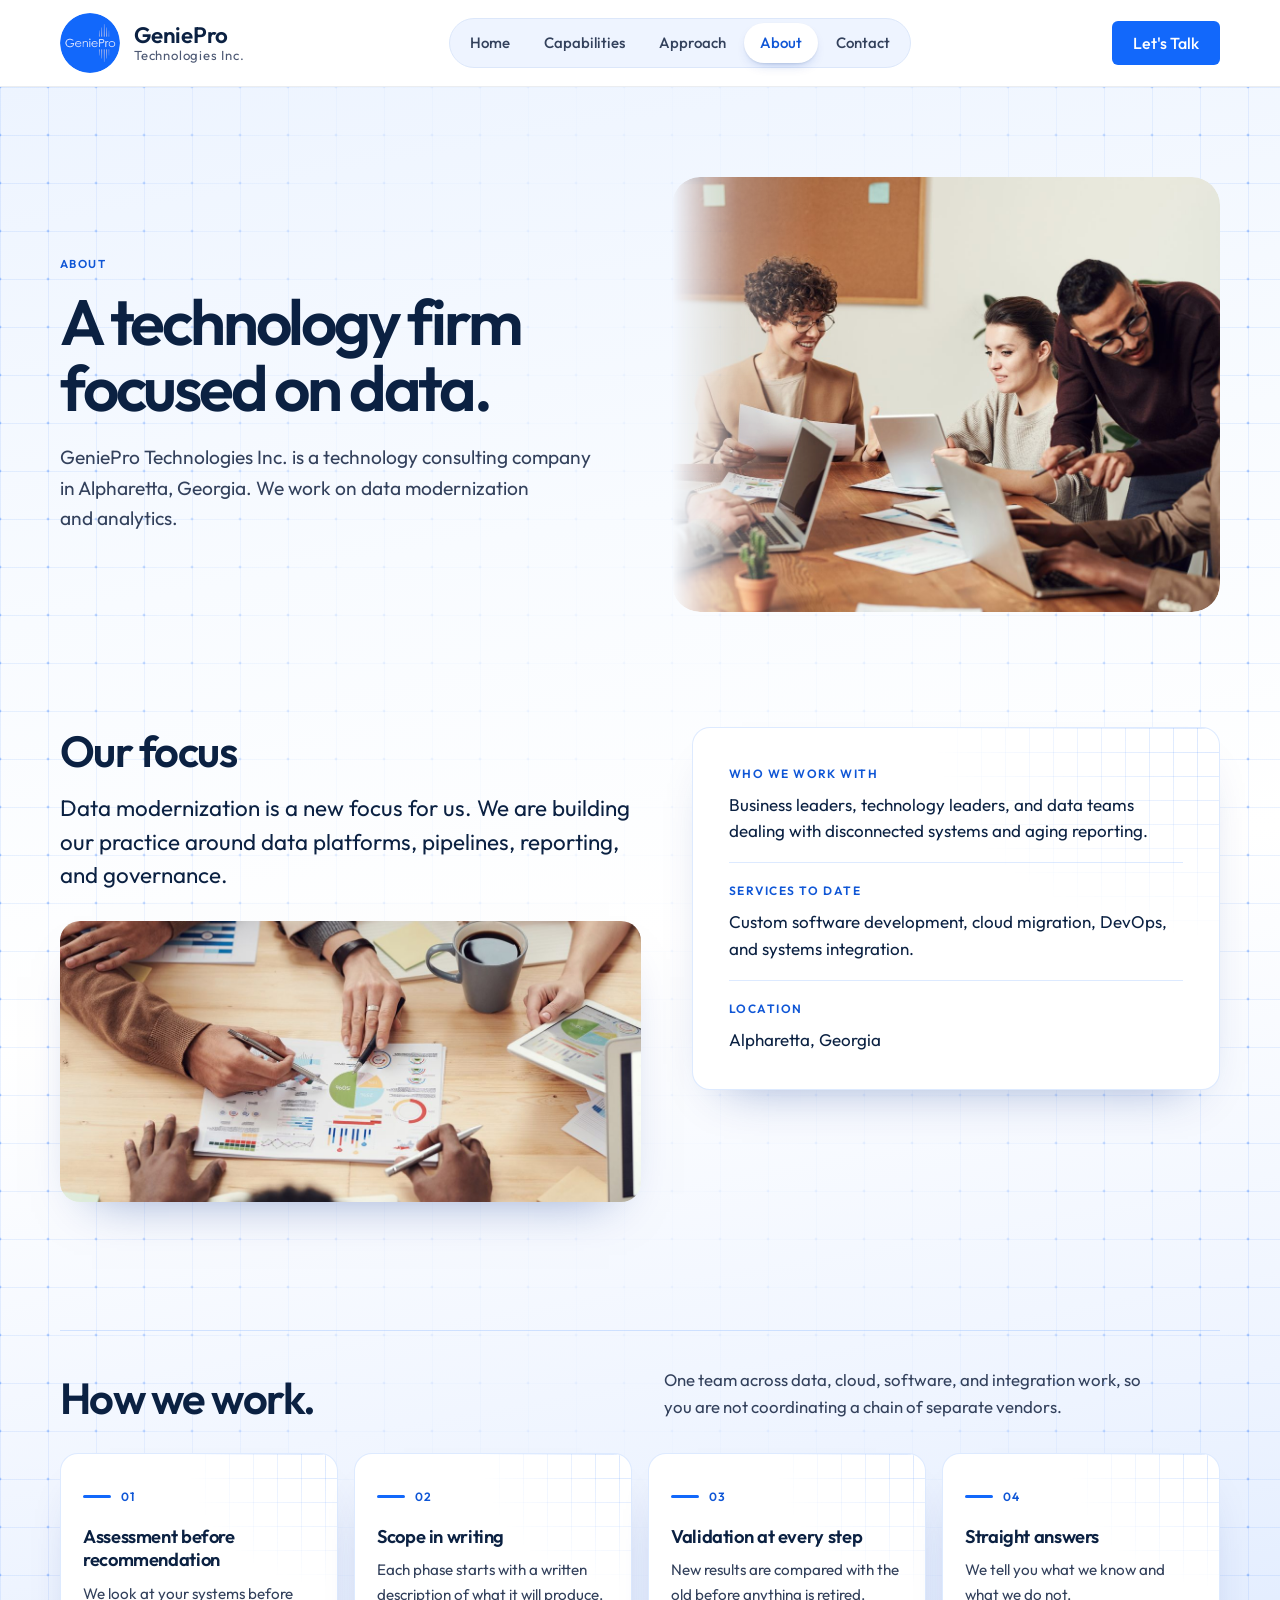
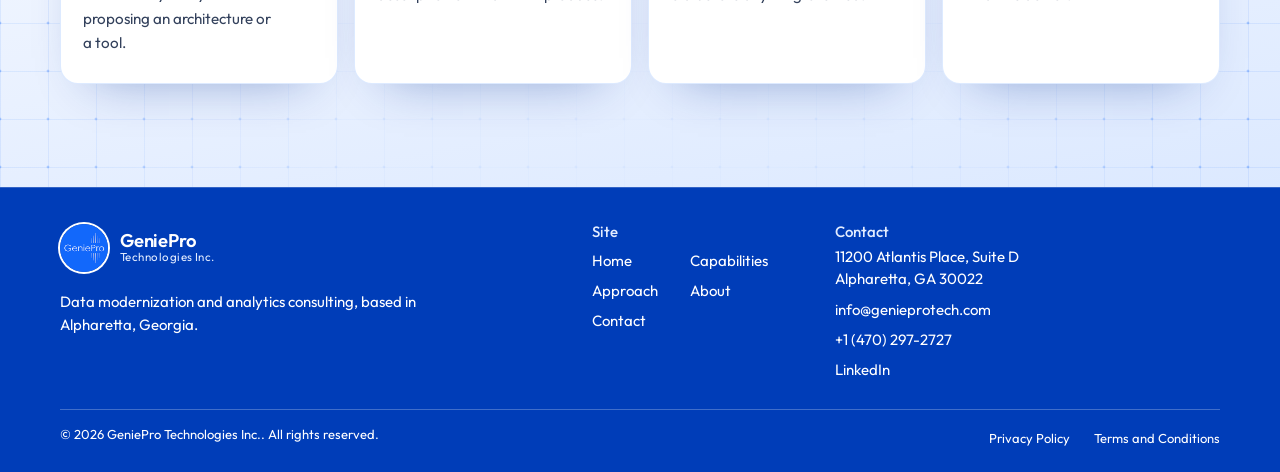
==== about.html @ 3cb2d475 "Initial commit: GeniePro Technologies website Static HTML/CSS/JS site with home, capabilities, about" ====
<!doctype html>
<html lang="en">
<head>
  <meta charset="utf-8">
  <meta name="viewport" content="width=device-width, initial-scale=1">
  <title>About | GeniePro Technologies Inc.</title>
  <meta name="description" content="GeniePro Technologies Inc. is a technology consulting company in Alpharetta, Georgia, focused on data modernization and analytics.">
  <link rel="icon" type="image/png" href="assets/img/geniepro-logo.png">
  <link rel="preload" href="assets/fonts/outfit-latin-var.woff2" as="font" type="font/woff2" crossorigin>
  <link rel="stylesheet" href="assets/styles.css?v=logo2">
  <link rel="stylesheet" href="assets/about.css?v=1">
  <script>document.documentElement.classList.add("js");</script>
</head>
<body>
  <a class="skip" href="#main">Skip to content</a>

  <header class="site-header">
    <div class="container header-inner">
      <a class="brand" href="index.html" aria-label="GeniePro Technologies Inc., home">
        <img src="assets/img/geniepro-logo.png" alt="" width="44" height="44">
        <span class="brand-name">GeniePro <small>Technologies Inc.</small></span>
      </a>
      <button class="nav-toggle" type="button" aria-expanded="false" aria-controls="site-nav">Menu</button>
      <nav class="site-nav" id="site-nav" aria-label="Main">
        <ul>
          <li><a href="index.html">Home</a></li>
          <li><a href="services.html">Capabilities</a></li>
          <li><a href="index.html#approach">Approach</a></li>
          <li><a href="about.html" aria-current="page">About</a></li>
          <li><a href="contact.html">Contact</a></li>
        </ul>
        <a class="btn btn-primary" href="contact.html#inquiry">Let's Talk</a>
      </nav>
    </div>
  </header>

  <main id="main" class="ab-main">

    <section class="ab-hero" aria-labelledby="about-title">
      <div class="container ab-hero-grid">
        <div class="ab-hero-copy">
          <p class="label">About</p>
          <h1 id="about-title">A technology firm focused on data.</h1>
          <p class="lede">GeniePro Technologies Inc. is a technology consulting company in Alpharetta, Georgia. We work on data modernization and analytics.</p>
        </div>
        <figure class="ab-hero-photo">
          <img src="assets/img/collaboration.jpg" width="1400" height="933" decoding="async" alt="A team working together around laptops at a shared table.">
        </figure>
      </div>
    </section>

    <section class="ab-focus" aria-labelledby="focus-title">
      <div class="container ab-focus-grid">
        <div class="ab-focus-copy">
          <h2 id="focus-title">Our focus</h2>
          <p class="ab-statement">Data modernization is a new focus for us. We are building our practice around data platforms, pipelines, reporting, and governance.</p>
          <figure class="ab-focus-photo">
            <img src="assets/img/workshop.jpg" width="1200" height="675" loading="lazy" decoding="async" alt="People comparing printed charts and a tablet during a report review.">
          </figure>
        </div>
        <dl class="ab-facts ab-card">
          <div><dt>Who we work with</dt><dd>Business leaders, technology leaders, and data teams dealing with disconnected systems and aging reporting.</dd></div>
          <div><dt>Services to date</dt><dd>Custom software development, cloud migration, DevOps, and systems integration.</dd></div>
          <div><dt>Location</dt><dd>Alpharetta, Georgia</dd></div>
        </dl>
      </div>
    </section>

    <section class="ab-work" aria-labelledby="expect-title">
      <div class="container">
        <div class="ab-work-head">
          <div>
            <h2 id="expect-title">How we work.</h2>
          </div>
          <p class="lede">One team across data, cloud, software, and integration work, so you are not coordinating a chain of separate vendors.</p>
        </div>
        <ol class="ab-principles">
          <li class="ab-card"><span aria-hidden="true">01</span><h3>Assessment before recommendation</h3><p>We look at your systems before proposing an architecture or a tool.</p></li>
          <li class="ab-card"><span aria-hidden="true">02</span><h3>Scope in writing</h3><p>Each phase starts with a written description of what it will produce.</p></li>
          <li class="ab-card"><span aria-hidden="true">03</span><h3>Validation at every step</h3><p>New results are compared with the old before anything is retired.</p></li>
          <li class="ab-card"><span aria-hidden="true">04</span><h3>Straight answers</h3><p>We tell you what we know and what we do not.</p></li>
        </ol>
      </div>
    </section>

  </main>

  <footer class="site-footer">
    <div class="container">
      <div class="footer-grid">
        <div class="footer-brand">
          <a class="brand" href="index.html" aria-label="GeniePro Technologies Inc., home">
            <img src="assets/img/geniepro-logo.png" alt="" width="44" height="44">
            <span class="brand-name">GeniePro <small>Technologies Inc.</small></span>
          </a>
          <p>Data modernization and analytics consulting, based in Alpharetta, Georgia.</p>
        </div>
        <nav aria-label="Footer">
          <h2>Site</h2>
          <ul>
            <li><a href="index.html">Home</a></li>
            <li><a href="services.html">Capabilities</a></li>
            <li><a href="index.html#approach">Approach</a></li>
            <li><a href="about.html">About</a></li>
            <li><a href="contact.html">Contact</a></li>
          </ul>
        </nav>
        <div>
          <h2>Contact</h2>
          <address>
            <p>11200 Atlantis Place, Suite D<br>Alpharetta, GA 30022</p>
            <a href="mailto:info@genieprotech.com">info@genieprotech.com</a><br>
            <a href="tel:+14702972727">+1 (470) 297-2727</a><br>
            <a href="https://www.linkedin.com/company/genie-pro-technolgies-inc" rel="noopener">LinkedIn</a>
          </address>
        </div>
      </div>
      <div class="footer-base">
        <p>&copy; 2026 GeniePro Technologies Inc.. All rights reserved.</p>
        <ul>
          <li><a href="https://genieprotech.com/privacy-policy/">Privacy Policy</a></li>
          <li><a href="https://genieprotech.com/terms-and-conditions/">Terms and Conditions</a></li>
        </ul>
      </div>
    </div>
  </footer>

  <script src="assets/site.js" defer></script>
</body>
</html>
---- assets/styles.css ----
/* Shared site palette, taken from the logo: its blue (#1268FB) and deeper edge blue (#0053FB) for bands,
   pale tints of that blue for page backgrounds, and white kept for cards, forms, and text on blue.
   The --navy-* token names are historical; they now hold logo blues. --ink stays dark for readable text. */

@font-face {
  font-family: "Outfit";
  src: url("fonts/outfit-latin-var.woff2") format("woff2");
  font-weight: 100 900;
  font-style: normal;
  font-display: swap;
}

:root {
  color-scheme: light;
  --white: #FFFFFF;
  --page: #FFFFFF;
  --gray: #F0F5FC;
  --paper: #F7F9FC;
  --footer: #003DB8;
  --on-dark: #FFFFFF;
  --muted-on-dark: #DCE8FF;
  --accent-on-dark: #E3EDFF;
  --ink: #0B2142;
  --body: #33415C;
  --muted: #4C5873;
  --line: #BCD0F2;
  --line-strong: #7F8FB0;
  --blue: #1268FB;
  --blue-ink: #0F56D6;
  --blue-hover: #0B4FCC;
  --blue-deep: #0053FB;
  --blue-tint: #CFE0FF;
  --cyan: var(--accent-on-dark);
  --cyan-line: rgba(255, 255, 255, 0.6);
  --navy: #0053FB;
  --navy-2: #0049E0;
  --navy-3: #003FC4;
  --navy-line: rgba(255, 255, 255, 0.3);
  --navy-text: var(--muted-on-dark);
  --error: #B42318;
  --r: 6px;
  --r-lg: 12px;
  --gutter: clamp(20px, 4vw, 40px);
  --section: clamp(64px, 8vw, 112px);
  --font: "Outfit", "Avenir Next", "Segoe UI", system-ui, sans-serif;
}

*, *::before, *::after { box-sizing: border-box; }
html { -webkit-text-size-adjust: 100%; scroll-behavior: smooth; scroll-padding-top: 96px; }
body {
  margin: 0; background: var(--page); color: var(--body);
  font-family: var(--font); font-size: 1.0625rem; line-height: 1.65;
  -webkit-font-smoothing: antialiased; overflow-x: hidden;
}

h1, h2, h3, h4 { color: var(--ink); font-weight: 600; line-height: 1.08; letter-spacing: -0.03em; margin: 0; text-wrap: balance; }
h1 { font-size: clamp(2.6rem, 5.6vw, 5rem); letter-spacing: -0.04em; line-height: 1; }
h2 { font-size: clamp(2.1rem, 3.4vw + 0.5rem, 3.5rem); }
h3 { font-size: clamp(1.3rem, 1vw + 1rem, 1.625rem); line-height: 1.2; letter-spacing: -0.02em; }
p { margin: 0; text-wrap: pretty; }
ul, ol, dl, dd, figure { margin: 0; padding: 0; }
ul, ol { list-style: none; }
img { max-width: 100%; height: auto; display: block; }
a { color: var(--blue-ink); text-underline-offset: 0.2em; text-decoration-thickness: 1px; }
a:hover { color: var(--blue-hover); }
:focus-visible { outline: 2px solid var(--blue); outline-offset: 3px; border-radius: 2px; }
.on-navy :focus-visible, .cap-lead :focus-visible, .direction :focus-visible { outline-color: #FFFFFF; }
.on-navy .inquiry :focus-visible { outline-color: var(--blue); }

.container { width: 100%; max-width: 1240px; margin-inline: auto; padding-inline: var(--gutter); }
.section { padding-block: var(--section); }
.bg-gray { background: var(--gray); }
.lede { font-size: clamp(1.125rem, 0.6vw + 1rem, 1.375rem); line-height: 1.5; max-width: 33em; }
.label { font-size: 0.875rem; font-weight: 600; letter-spacing: 0.12em; text-transform: uppercase; color: var(--blue-ink); }
.small { font-size: 0.9375rem; color: var(--muted); }
.section-head { max-width: 50rem; margin-bottom: clamp(36px, 4.5vw, 60px); }
.section-head p { margin-top: 20px; }

.on-navy { background: var(--navy); color: var(--navy-text); }
.on-navy h1, .on-navy h2, .on-navy h3, .on-navy h4 { color: var(--white); }
.on-navy a { color: var(--white); }
.on-navy .label { color: var(--cyan); }
/* Faint architecture grid behind navy openings */
.grid-bg { position: relative; isolation: isolate; }
.grid-bg::before {
  content: ""; position: absolute; inset: 0; z-index: -1; pointer-events: none;
  background-image:
    linear-gradient(var(--navy-line) 1px, transparent 1px),
    linear-gradient(90deg, var(--navy-line) 1px, transparent 1px);
  background-size: 72px 72px;
  opacity: 0.35;
  -webkit-mask-image: radial-gradient(ellipse 70% 80% at 85% 0%, #000 0%, transparent 75%);
  mask-image: radial-gradient(ellipse 70% 80% at 85% 0%, #000 0%, transparent 75%);
}

.skip { position: absolute; left: 16px; top: -64px; z-index: 30; background: var(--ink); color: var(--white); padding: 12px 16px; border-radius: var(--r); }
.skip:focus { top: 12px; }

/* Buttons and links */
.btn {
  display: inline-flex; align-items: center; justify-content: center;
  min-height: 50px; padding: 0 24px;
  font: inherit; font-size: 1rem; font-weight: 500; white-space: nowrap; text-decoration: none; cursor: pointer;
  border: 1px solid transparent; border-radius: var(--r);
  transition: background-color 0.15s ease, border-color 0.15s ease, transform 0.1s ease;
}
.btn:active { transform: translateY(1px); }
.btn-primary, .on-navy .inquiry .btn-primary { background: var(--blue); color: var(--white); }
.btn-primary:hover, .on-navy .inquiry .btn-primary:hover { background: var(--blue-hover); color: var(--white); }
.on-navy .btn-primary { background: var(--white); color: var(--blue-ink); }
.on-navy .btn-primary:hover { background: var(--blue-tint); color: var(--blue-ink); }
.btn-secondary { background: transparent; color: var(--ink); border-color: var(--line-strong); }
.btn-secondary:hover { border-color: var(--ink); color: var(--ink); }
.on-navy .btn-secondary { color: var(--white); border-color: rgba(255, 255, 255, 0.7); }
.on-navy .btn-secondary:hover { border-color: var(--white); color: var(--white); }
.btn[disabled] { opacity: 0.6; cursor: progress; }
.actions { display: flex; flex-wrap: wrap; gap: 12px; margin-top: 36px; }

.arrow-link { display: inline-flex; align-items: baseline; gap: 0.4em; font-weight: 500; text-decoration: none; padding-block: 10px; }
.arrow-link span { transition: transform 0.15s ease; }
.arrow-link:hover { text-decoration: underline; }
.arrow-link:hover span { transform: translateX(3px); }

/* Header (white, so the blue logo reads clearly) */
.site-header { position: sticky; top: 0; z-index: 20; background: var(--page); border-bottom: 1px solid var(--line); }
.header-inner { display: flex; align-items: center; justify-content: space-between; gap: 24px; min-height: 72px; }
.brand { display: inline-flex; align-items: center; gap: 12px; color: var(--ink); text-decoration: none; }
.brand:hover { color: var(--ink); }
.brand img { width: 44px; height: 44px; }
.brand-name { font-size: 1.125rem; font-weight: 600; letter-spacing: -0.01em; line-height: 1.1; }
.brand-name small { display: block; font-size: 0.75rem; font-weight: 400; letter-spacing: 0.04em; color: var(--muted); }
.site-nav { display: flex; align-items: center; gap: 24px; }
.site-nav ul { display: flex; gap: 2px; }
.site-nav li a { display: inline-flex; align-items: center; min-height: 44px; padding: 0 13px; color: var(--body); text-decoration: none; border-radius: var(--r); }
.site-nav li a:hover { color: var(--ink); background: var(--gray); }
.site-nav li a[aria-current="page"] { color: var(--ink); font-weight: 500; box-shadow: inset 0 -2px 0 var(--blue); border-radius: 0; }
.site-nav .btn { min-height: 46px; padding: 0 18px; }
.nav-toggle { display: none; }

@media (max-width: 1000px) {
  .js .nav-toggle {
    display: inline-flex; align-items: center; min-height: 44px; padding: 0 16px;
    font: inherit; font-weight: 500; color: var(--ink); background: transparent;
    border: 1px solid var(--line-strong); border-radius: var(--r); cursor: pointer;
  }
  .site-nav { flex-direction: column; align-items: stretch; gap: 16px; padding-bottom: 20px; }
  .js .site-nav { display: none; position: absolute; top: 100%; left: 0; right: 0; background: var(--page); border-bottom: 1px solid var(--line); padding: 8px var(--gutter) 24px; }
  .js .site-nav.is-open { display: flex; }
  .site-nav ul { flex-direction: column; gap: 0; }
  .site-nav li a { width: 100%; min-height: 52px; padding: 0; font-size: 1.125rem; color: var(--ink); border-bottom: 1px solid var(--line); border-radius: 0; }
  .site-nav li a[aria-current="page"] { box-shadow: none; color: var(--blue-ink); }
  html:not(.js) .header-inner { flex-direction: column; align-items: stretch; padding-top: 12px; }
}

/* Hero: white split layout. Text left, pipeline card on tinted blocks right. */
.hero { position: relative; isolation: isolate; overflow: hidden; padding-block: clamp(48px, 6vw, 88px); }
.hero::before {
  content: ""; position: absolute; inset: 0; z-index: -1; pointer-events: none;
  background-image: radial-gradient(rgba(18, 104, 251, 0.22) 1.5px, transparent 1.6px);
  background-size: 28px 28px;
  -webkit-mask-image: linear-gradient(110deg, transparent 15%, #000 85%);
  mask-image: linear-gradient(110deg, transparent 15%, #000 85%);
}
.hero-grid { display: grid; grid-template-columns: minmax(0, 1fr) minmax(0, 1fr); gap: clamp(32px, 5vw, 72px); align-items: center; }
.badge { display: inline-block; padding: 6px 16px; border-radius: 999px; background: #EAF2FF; border: 1px solid rgba(18, 104, 251, 0.3); color: var(--blue-ink); font-size: 0.875rem; font-weight: 600; }
.hero h1 { margin-top: 22px; font-weight: 700; font-size: clamp(2.4rem, 3.7vw, 3.375rem); line-height: 1.06; text-wrap: wrap; }
.hero h1 span { display: block; }
.hero h1 .accent { color: var(--blue); }
.hero .lede { margin-top: 24px; }

.hero-art { position: relative; padding: 36px 28px; }
.hero-art::before, .hero-art::after { content: ""; position: absolute; }
.hero-art::before { top: 0; right: 0; width: 75%; height: 62%; background: #D3E3FF; border-radius: 0 24px 0 80px; }
.hero-art::after { bottom: 0; left: 0; width: 70%; height: 55%; background: #EAF2FF; border-radius: 80px 0 24px 0; }
.pipe { position: relative; z-index: 1; background: var(--white); border-radius: 20px; box-shadow: 0 20px 60px -12px rgba(10, 29, 69, 0.22); padding: clamp(18px, 2.4vw, 28px); }
.pipe figcaption { font-size: 0.75rem; font-weight: 600; letter-spacing: 0.1em; text-transform: uppercase; color: var(--muted); margin-bottom: 18px; }
.pipe-h { font-size: 0.9375rem; font-weight: 600; color: var(--ink); margin-bottom: 10px; }
.chips { display: grid; grid-template-columns: repeat(2, minmax(0, 1fr)); gap: 8px; }
.chips.three { grid-template-columns: repeat(3, minmax(0, 1fr)); }
.chip { padding: 10px 12px; border: 1.5px dashed var(--line-strong); border-radius: 8px; background: var(--white); font-size: 0.9375rem; font-weight: 500; line-height: 1.25; color: var(--ink); }
.pipe-out .chip { border: 1.5px solid var(--blue); background: var(--gray); }
.pipe-out .chip.next { border-style: dashed; background: var(--white); }
.chip small { display: block; margin-top: 2px; font-size: 0.75rem; font-weight: 400; color: var(--muted); }
.flow { position: relative; height: 38px; margin: 8px 0; }
.flow::before { content: ""; position: absolute; left: 50%; top: 0; bottom: 8px; width: 2px; margin-left: -1px; background: var(--blue); }
.flow::after { content: ""; position: absolute; left: 50%; bottom: 0; margin-left: -7px; border: 7px solid transparent; border-top: 10px solid var(--blue); border-bottom: 0; }
.flow i { position: absolute; left: 50%; top: 0; width: 8px; height: 8px; margin-left: -4px; border-radius: 50%; background: var(--blue-deep); box-shadow: 0 0 0 3px var(--white); opacity: 0; }
.pipe-core { background: var(--blue); border-radius: 12px; padding: 16px; }
.pipe-core .pipe-h { color: var(--white); }
.stages { display: grid; grid-template-columns: minmax(0, 1fr) auto minmax(0, 1fr) auto minmax(0, 1fr); gap: 8px; align-items: stretch; }
.stage { background: var(--white); border-radius: 8px; padding: 12px 10px; }
.stage b { display: block; font-size: 0.9375rem; font-weight: 600; line-height: 1.2; color: var(--ink); }
.stage span { display: block; margin-top: 4px; font-size: 0.8125rem; line-height: 1.3; color: var(--body); }
.stages .sep { align-self: center; color: var(--white); font-weight: 600; }
@media (prefers-reduced-motion: no-preference) {
  .flow i { animation: drop 2.8s ease-in-out infinite; }
  .flow + .pipe-core + .flow i { animation-delay: 1.4s; }
}
@keyframes drop { 0% { transform: translateY(0); opacity: 0; } 20%, 75% { opacity: 1; } 100% { transform: translateY(22px); opacity: 0; } }
@media (max-width: 1000px) {
  .hero-grid { grid-template-columns: 1fr; }
  .hero-art { max-width: 640px; }
}
@media (max-width: 520px) {
  .hero-art { padding: 22px 12px; }
  .stages { grid-template-columns: 1fr; }
  .stages .sep { justify-self: center; transform: rotate(90deg); line-height: 1; }
  .chips.three { grid-template-columns: 1fr; }
}

/* Problems paired with capabilities */
.pair { display: grid; grid-template-columns: minmax(0, 5fr) 72px minmax(0, 6fr); gap: clamp(16px, 2.5vw, 32px); align-items: center; padding-block: clamp(24px, 3vw, 36px); border-top: 1px solid var(--line); }
.pair:last-child { border-bottom: 1px solid var(--line); }
.pair h3 { font-size: clamp(1.3rem, 1.2vw + 1rem, 1.75rem); font-weight: 500; }
.pair-link { position: relative; height: 1px; background: linear-gradient(90deg, var(--line-strong), var(--blue)); }
.pair-link::after { content: ""; position: absolute; right: -4px; top: -4px; width: 9px; height: 9px; border-radius: 50%; background: var(--blue); box-shadow: 0 0 0 4px rgba(18, 104, 251, 0.14); }
.pair-answer a { display: inline-block; font-size: 0.9375rem; font-weight: 600; letter-spacing: 0.01em; text-decoration: none; padding-block: 6px; }
.pair-answer a:hover { text-decoration: underline; }
.pair-answer p { margin-top: 2px; max-width: 34em; }

/* Business challenges */
.challenges { display: grid; grid-template-columns: repeat(3, minmax(0, 1fr)); gap: clamp(24px, 3vw, 48px); }
.challenges li { position: relative; padding-top: 26px; border-top: 1px solid var(--ink); }
.challenges li::before { content: ""; position: absolute; top: -5px; left: 0; width: 9px; height: 9px; border-radius: 50%; background: var(--blue); }
.on-navy .challenges li { border-color: rgba(255, 255, 255, 0.6); }
.on-navy .challenges li::before { background: var(--white); }
.challenges h3 { font-size: clamp(1.4rem, 1.3vw + 1rem, 2rem); font-weight: 500; line-height: 1.2; }

/* Capabilities (home) */
.cap-lead { background: var(--navy); color: var(--navy-text); border-radius: var(--r-lg); padding: clamp(28px, 4.5vw, 64px); display: grid; grid-template-columns: minmax(0, 5fr) minmax(0, 6fr); gap: clamp(28px, 5vw, 80px); align-items: center; }
.cap-lead h3 { color: var(--white); font-size: clamp(1.9rem, 2.2vw + 1rem, 2.75rem); letter-spacing: -0.03em; line-height: 1.05; margin-top: 14px; }
.cap-lead .label { color: var(--cyan); }
.cap-lead p { font-size: clamp(1.125rem, 0.6vw + 1rem, 1.375rem); line-height: 1.5; }
.cap-lead .label { margin-bottom: 14px; }
.cap-lead h3 { margin-top: 0; }
.cap-lead a { color: var(--white); margin-top: 14px; }
.deliv { display: grid; grid-template-columns: repeat(2, minmax(0, 1fr)); gap: 0 28px; }
.deliv li { padding: 18px 0; border-top: 1px solid var(--navy-line); color: var(--white); font-size: 1.0625rem; line-height: 1.3; }
.deliv li small { display: block; margin-top: 4px; font-size: 0.875rem; line-height: 1.45; color: var(--navy-text); }
.cap-grid { display: grid; grid-template-columns: repeat(12, minmax(0, 1fr)); gap: 20px; margin-top: 20px; }
.cap-cell { grid-column: span 6; display: flex; flex-direction: column; background: var(--white); border: 1px solid var(--line); border-radius: var(--r-lg); padding: clamp(24px, 3vw, 40px); }
.cap-cell.wide { grid-column: span 7; }
.cap-cell.next { background: transparent; border: 1px dashed var(--line-strong); }
.cap-cell h3 { font-size: clamp(1.4rem, 1vw + 1.1rem, 1.75rem); }
.cap-cell > p { margin-top: 12px; margin-bottom: 16px; }
.cap-cell .label { margin-bottom: 12px; font-size: 0.8125rem; }
.ticks { margin-top: 20px; margin-bottom: 16px; display: grid; gap: 8px 28px; }
.cap-cell.wide .ticks { grid-template-columns: repeat(2, minmax(0, 1fr)); }
.ticks li { position: relative; padding-left: 20px; color: var(--ink); line-height: 1.4; }
.ticks li::before { content: ""; position: absolute; left: 0; top: 0.7em; width: 10px; height: 1px; background: var(--blue); }
.cap-cell .arrow-link { margin-top: auto; }

/* Approach */
.phases { display: grid; grid-template-columns: repeat(4, minmax(0, 1fr)); gap: clamp(20px, 2.5vw, 36px); position: relative; padding-top: 44px; }
.phases::before, .phases::after { content: ""; position: absolute; top: 6px; left: 0; right: 0; height: 2px; }
.phases::before { background: var(--line); }
.phases::after { background: linear-gradient(90deg, var(--blue-deep), #6FA4FF); transform-origin: left center; }
.phases > li { position: relative; display: flex; flex-direction: column; }
.phases > li::before { content: ""; position: absolute; top: -44px; left: 0; width: 14px; height: 14px; border-radius: 50%; background: var(--white); border: 3px solid var(--blue); z-index: 1; }
.phases h3 { font-size: clamp(1.4rem, 1vw + 1.1rem, 1.75rem); }
.phases p { margin-top: 12px; }
.phases .out { margin-top: auto; background: var(--gray); border-radius: 8px; padding: 16px 18px; color: var(--ink); line-height: 1.45; }
.phases .out b { display: block; font-size: 0.8125rem; font-weight: 600; letter-spacing: 0.08em; text-transform: uppercase; color: var(--muted); margin-bottom: 6px; }
.phases li > p:first-of-type { margin-bottom: 24px; }
.about-line { margin-top: clamp(40px, 5vw, 64px); padding-top: 24px; border-top: 1px solid var(--line); font-size: 1.125rem; color: var(--ink); max-width: none; }
.about-line a { font-weight: 500; white-space: nowrap; }
.note { margin-top: 36px; max-width: 46em; font-size: 0.9375rem; color: var(--muted); }
@media (prefers-reduced-motion: no-preference) {
  .js .phases::after { transform: scaleX(0); transition: transform 1.6s cubic-bezier(0.2, 0.7, 0.2, 1); }
  .js .phases.is-visible::after { transform: scaleX(1); }
}

/* Outcomes */
.outcomes { display: grid; grid-template-columns: repeat(6, minmax(0, 1fr)); gap: clamp(32px, 4vw, 56px) clamp(24px, 3vw, 48px); }
.outcomes li { grid-column: span 2; position: relative; padding-top: 24px; border-top: 1px solid var(--ink); }
.outcomes li:nth-child(n+4) { grid-column: span 3; }
.outcomes li::before { content: ""; position: absolute; top: -5px; left: 0; width: 9px; height: 9px; border-radius: 50%; background: var(--blue); }
.outcomes h3 { font-size: clamp(1.4rem, 1.2vw + 1rem, 1.875rem); }
.outcomes p { margin-top: 10px; max-width: 30em; }

/* Two-column statement + facts */
.approach { display: grid; grid-template-columns: minmax(0, 6fr) minmax(0, 6fr); gap: clamp(32px, 6vw, 96px); align-items: start; }
.approach-statement { font-size: clamp(1.375rem, 1.3vw + 1rem, 2rem); line-height: 1.3; letter-spacing: -0.02em; color: var(--ink); margin-top: 24px; }
.facts { border-top: 1px solid var(--line); }
.facts div { display: grid; grid-template-columns: 120px 1fr; gap: 16px; padding-block: 16px; border-bottom: 1px solid var(--line); }
.facts dt { color: var(--muted); font-size: 0.9375rem; }
.facts dd, .facts dd a { color: var(--ink); }
.on-navy .facts, .on-navy .facts div { border-color: var(--navy-line); }
.on-navy .facts dt { color: var(--navy-text); }
.on-navy .facts dd, .on-navy .facts dd a { color: var(--white); }

/* Contact */
.contact-grid { display: grid; grid-template-columns: minmax(0, 5fr) minmax(0, 6fr); gap: clamp(40px, 6vw, 96px); align-items: start; }
.contact-copy > p { margin-top: 20px; max-width: 30em; }
.contact-copy .label + h1, .contact-copy .label + h2 { margin-top: 20px; }
.contact-copy h1 { font-size: clamp(2.4rem, 3.6vw + 0.6rem, 4rem); }
.contact-copy .facts { margin-top: 40px; }
.inquiry { background: var(--white); color: var(--body); border-radius: var(--r-lg); padding: clamp(24px, 3.5vw, 44px); display: grid; gap: 22px; box-shadow: 0 24px 60px -30px rgba(0, 30, 110, 0.55); }
.field { display: grid; gap: 8px; }
.field label { font-weight: 500; color: var(--ink); }
.field label i { font-style: normal; font-weight: 400; color: var(--muted); }
.field input, .field textarea { width: 100%; min-height: 50px; padding: 12px 14px; font: inherit; color: var(--ink); background: var(--white); border: 1px solid var(--line-strong); border-radius: var(--r); }
.field textarea { min-height: 150px; resize: vertical; line-height: 1.5; }
.field input:focus-visible, .field textarea:focus-visible { outline: 2px solid var(--blue); outline-offset: 1px; border-color: var(--blue); }
.field [aria-invalid="true"] { border-color: var(--error); box-shadow: inset 0 0 0 1px var(--error); }
.field .hint { font-size: 0.9375rem; color: var(--muted); }
.field .error { font-size: 0.9375rem; color: var(--error); font-weight: 500; }
.field .error:empty { display: none; }
.hp { position: absolute; left: -9999px; width: 1px; height: 1px; overflow: hidden; }
.form-foot { display: grid; gap: 14px; justify-items: start; }
.form-status { font-size: 0.9375rem; line-height: 1.5; color: var(--ink); }
.form-status:empty { display: none; }
.form-status.is-error { color: var(--error); }
.inquiry h3 { color: var(--ink); }

/* Inner page heads */
.page-head { padding-block: clamp(56px, 7vw, 104px) clamp(48px, 6vw, 88px); }
.page-head h1 { max-width: 14em; margin-top: 20px; font-size: clamp(2.5rem, 4vw + 0.6rem, 4.25rem); }
.page-head .lede { margin-top: 26px; color: var(--body); }
.on-navy.page-head .lede { color: var(--navy-text); }
.jump { display: flex; flex-wrap: wrap; gap: 6px 28px; margin-top: 44px; padding-top: 18px; border-top: 1px solid var(--navy-line); }
.jump a { display: inline-flex; align-items: center; min-height: 44px; font-weight: 500; text-decoration: none; }
.jump a:hover { text-decoration: underline; }

/* Capabilities page */
.service { padding-block: clamp(56px, 7vw, 104px); }
.service:nth-of-type(odd) { background: var(--gray); }
.service-grid { display: grid; grid-template-columns: minmax(0, 5fr) minmax(0, 7fr); gap: clamp(32px, 6vw, 96px); align-items: start; }
.service-intro { position: sticky; top: 112px; }
.service-intro h2 { font-size: clamp(2rem, 2.4vw + 1rem, 3rem); margin-top: 14px; }
.service-intro > p { margin-top: 20px; }
.service-intro .btn { margin-top: 28px; }
.service-body { display: grid; gap: 40px; }
.block-title { display: block; font-size: 0.8125rem; font-weight: 600; letter-spacing: 0.08em; text-transform: uppercase; color: var(--muted); margin-bottom: 14px; }
.service-body .big { font-size: clamp(1.25rem, 0.8vw + 1rem, 1.5rem); line-height: 1.4; letter-spacing: -0.01em; color: var(--ink); }
.plain-list li { position: relative; padding: 12px 0 12px 22px; border-top: 1px solid var(--line); color: var(--ink); }
.plain-list li:first-child { border-top: 0; padding-top: 0; }
.plain-list li::before { content: ""; position: absolute; left: 0; top: 1.5em; width: 10px; height: 1px; background: var(--blue); }
.plain-list li:first-child::before { top: 0.8em; }
.deliver { display: grid; grid-template-columns: repeat(2, minmax(0, 1fr)); gap: 24px 32px; }
.deliver h4 { font-size: 1.125rem; letter-spacing: -0.01em; line-height: 1.25; }
.deliver p { margin-top: 6px; font-size: 1rem; }
.fit { background: var(--white); border: 1px solid var(--line); border-radius: var(--r-lg); padding: clamp(20px, 3vw, 32px); }
.journey { display: grid; grid-template-columns: repeat(4, minmax(0, 1fr)); gap: 6px; margin-bottom: 18px; }
.journey li { padding-top: 10px; border-top: 3px solid var(--line); font-size: 0.875rem; line-height: 1.3; color: var(--muted); }
.journey li.on { border-color: var(--blue); color: var(--ink); font-weight: 500; }

.service { padding-block: clamp(44px, 5vw, 72px); }
.cap-row { display: grid; grid-template-columns: minmax(0, 4fr) minmax(0, 4fr) minmax(0, 4fr); gap: clamp(24px, 4vw, 64px); align-items: start; }
.cap-row h2 { font-size: clamp(1.75rem, 1.6vw + 1rem, 2.5rem); }
.cap-row .label { margin-bottom: 12px; font-size: 0.8125rem; }
.cap-row .when { font-size: clamp(1.125rem, 0.5vw + 1rem, 1.3125rem); line-height: 1.5; color: var(--ink); }
.cap-row .arrow-link { margin-top: 10px; }
.cap-row .ticks { margin: 0; gap: 12px; }
.cap-row .ticks li { font-size: 1.0625rem; }

/* CTA band */
.cta-band { padding-block: clamp(64px, 8vw, 112px); }
.cta-band h2 { max-width: 16em; }
.cta-band p { margin-top: 18px; }
.cta-band .actions { margin-top: 32px; }

/* About page */
.prose-grid { display: grid; grid-template-columns: minmax(0, 4fr) minmax(0, 8fr); gap: clamp(24px, 6vw, 96px); align-items: start; }
.prose > * + * { margin-top: 20px; }
.prose p { max-width: 38em; }
.prose .big { font-size: clamp(1.375rem, 1vw + 1rem, 1.75rem); line-height: 1.35; letter-spacing: -0.015em; color: var(--ink); }
.ledger { display: grid; grid-template-columns: repeat(2, minmax(0, 1fr)); gap: 20px; }
.ledger > div { background: var(--white); border: 1px solid var(--line); border-radius: var(--r-lg); padding: clamp(24px, 3.5vw, 44px); }
.ledger > div.direction { background: var(--navy); border-color: var(--navy); color: var(--navy-text); }
.ledger h3 { margin-top: 12px; font-size: clamp(1.5rem, 1.2vw + 1.1rem, 2rem); }
.ledger .direction h3 { color: var(--white); }
.ledger .direction .label { color: var(--white); }
.ledger ul { margin-top: 20px; }
.ledger li { padding-block: 14px; border-top: 1px solid var(--line); color: var(--ink); }
.ledger .direction li { border-color: var(--navy-line); color: var(--white); }
.commit { display: grid; grid-template-columns: repeat(2, minmax(0, 1fr)); gap: 0 clamp(32px, 5vw, 72px); }
.commit li { padding-block: 26px; border-top: 1px solid var(--navy-line); }
.commit h3 { font-size: 1.375rem; }
.commit p { margin-top: 8px; }

/* Footer */
.site-footer { background: var(--footer); color: var(--muted-on-dark); padding-block: clamp(56px, 6vw, 88px) 32px; font-size: 1rem; border-top: 1px solid var(--line); }
.site-footer a { color: var(--on-dark); text-decoration: none; }
.site-footer a:hover { color: var(--accent-on-dark); text-decoration: underline; }
.footer-grid { display: grid; grid-template-columns: minmax(0, 5fr) minmax(0, 2fr) minmax(0, 4fr); gap: clamp(32px, 5vw, 80px); }
.footer-brand p { margin-top: 20px; max-width: 24em; }
.site-footer h2 { font-size: 0.9375rem; font-weight: 500; letter-spacing: 0; color: var(--muted-on-dark); margin-bottom: 12px; }
.site-footer li a, .site-footer address a { display: inline-flex; align-items: center; min-height: 40px; }
.site-footer address { font-style: normal; line-height: 1.6; }
.site-footer address p { color: var(--on-dark); margin-bottom: 8px; }
.footer-base { display: flex; flex-wrap: wrap; justify-content: space-between; gap: 12px 32px; margin-top: clamp(40px, 5vw, 72px); padding-top: 24px; border-top: 1px solid var(--line); font-size: 0.9375rem; }
.footer-base ul { display: flex; flex-wrap: wrap; gap: 8px 24px; }

/* Responsive collapse */
@media (max-width: 1000px) {
  .cap-lead, .approach, .contact-grid, .service-grid, .prose-grid, .cap-row { grid-template-columns: 1fr; }
  .cap-row { gap: 20px; }
  .service-intro { position: static; }
  .cap-cell, .cap-cell.wide { grid-column: span 6; }
  .cap-cell.wide .ticks { grid-template-columns: 1fr; }
  .phases { grid-template-columns: 1fr 1fr; row-gap: 76px; }
  .phases::before, .phases::after { display: none; }
  .phases > li::before { top: -30px; }
  .outcomes li, .outcomes li:nth-child(n+4) { grid-column: span 3; }
  .outcomes li:last-child { grid-column: 1 / -1; }
  .footer-grid { grid-template-columns: 1fr 1fr; }
  .footer-brand { grid-column: 1 / -1; }
}
@media (max-width: 720px) {
  body { font-size: 1rem; }
  .challenges { grid-template-columns: 1fr; gap: 36px; }
  .pair { grid-template-columns: 1fr; gap: 14px; }
  .pair-link { display: none; }
  .pair-answer { border-left: 2px solid var(--blue); padding-left: 16px; }
  .cap-cell, .cap-cell.wide, .outcomes li, .outcomes li:nth-child(n+4) { grid-column: 1 / -1; }
  .deliv, .deliver, .commit, .ledger, .footer-grid { grid-template-columns: 1fr; }
  .phases { grid-template-columns: 1fr; row-gap: 64px; }
  .actions .btn, .form-foot .btn, .service-intro .btn { width: 100%; }
  .btn { white-space: normal; text-align: center; padding-block: 10px; }
  .facts div { grid-template-columns: 1fr; gap: 2px; }
  .journey li { font-size: 0.75rem; }
}

@media (prefers-reduced-motion: reduce) {
  html { scroll-behavior: auto; }
  *, *::before, *::after { animation: none !important; transition: none !important; }
}


/* People imagery: editorial support for the data architecture narrative. */
.approach-opening { display: grid; grid-template-columns: .85fr 1.15fr; gap: clamp(28px,5vw,72px); align-items: center; margin-bottom: 64px; }
.approach-opening .section-head { margin-bottom: 0; }
.approach-opening .label { margin-bottom: 18px; }
.people-photo { margin: 0; min-width: 0; }
.people-photo img { display: block; width: 100%; object-fit: cover; border-radius: 12px; }
.people-photo-wide img { aspect-ratio: 16 / 10; height: auto; object-position: 50% 42%; }
.people-photo-detail img { aspect-ratio: 16 / 9; height: auto; }
.people-photo figcaption { margin-top: 8px; font-size: .72rem; line-height: 1.5; color: var(--muted, #596579); }
.focus-detail { min-width: 0; }
.focus-detail .people-photo { margin-bottom: 28px; }
@media (max-width: 800px) {
  .approach-opening { grid-template-columns: 1fr; gap: 28px; margin-bottom: 56px; }
  .people-photo-wide img { aspect-ratio: 4 / 3; }
}

/* Larger brand mark, with a compact mobile treatment. */
.brand img { width: 60px; height: 60px; }
.brand-name { font-size: 1.3rem; }
.brand-name small { font-size: .82rem; }
.header-inner { min-height: 88px; }
@media (max-width: 720px) {
  .brand img { width: 50px; height: 50px; }
  .brand-name { font-size: 1.15rem; }
  .brand-name small { font-size: .75rem; }
  .header-inner { min-height: 78px; }
}

/* Shared surface states, including white form panels inside dark sections. */
.site-footer { border-top-color: var(--navy-line); }
.site-footer .brand { color: var(--on-dark); }
.site-footer .brand-name small { color: var(--muted-on-dark); }
.site-footer .footer-base { border-top-color: var(--navy-line); }
.site-footer :focus-visible { outline-color: var(--accent-on-dark); }
.on-navy a:hover { color: var(--accent-on-dark); }
.on-navy .btn-primary:hover { color: var(--blue-ink); }
.on-navy .inquiry { color: var(--body); }
.on-navy .inquiry h3 { color: var(--ink); }
.on-navy .inquiry a { color: var(--blue-ink); }
.on-navy .inquiry .btn-primary:hover { background: var(--blue-hover); color: var(--white); }
::selection { background: var(--blue-tint); color: var(--ink); }

/* Footer logo: a white ring keeps the blue mark visible on the blue footer. */
.site-footer .brand img { border-radius: 50%; box-shadow: 0 0 0 2px var(--white); }

/* ------------------------------------------------------------------
   Ombre bands: the former solid-blue sections become light gradients
   of the logo blue (#B8D1FF at the deep end to #F3F8FF), with dark text.
   Logo blue (#1268FB) stays for buttons, links, and accents.
   ------------------------------------------------------------------ */
:root {
  --band: linear-gradient(125deg, #B8D1FF 0%, #D6E5FF 45%, #F3F8FF 100%);
  --band-soft: linear-gradient(160deg, #F3F8FF 0%, #E2EDFF 55%, #CFE0FF 100%);
  --band-line: rgba(11, 33, 66, 0.16);
  --band-link: #0B4FCC;
}
.on-navy, .cap-lead, .ledger > div.direction { background: var(--band); color: var(--body); border-color: transparent; }
.on-navy h1, .on-navy h2, .on-navy h3, .on-navy h4,
.cap-lead h3, .ledger .direction h3 { color: var(--ink); }
.on-navy .label, .cap-lead .label, .ledger .direction .label { color: var(--band-link); }
.on-navy a, .cap-lead a { color: var(--band-link); }
.on-navy a:hover, .cap-lead a:hover { color: var(--ink); }
.on-navy :focus-visible, .cap-lead :focus-visible, .direction :focus-visible { outline-color: var(--blue); }
.on-navy .btn-primary { background: var(--blue); color: var(--white); }
.on-navy .btn-primary:hover { background: var(--blue-hover); color: var(--white); }
.on-navy .btn-secondary { color: var(--ink); border-color: var(--line-strong); }
.on-navy .btn-secondary:hover { color: var(--ink); border-color: var(--ink); }
.hero .lede, .page-head .lede { color: var(--body); }
.on-navy .facts, .on-navy .facts div { border-color: var(--band-line); }
.on-navy .facts dt { color: var(--muted); }
.on-navy .facts dd, .on-navy .facts dd a { color: var(--ink); }
.on-navy .challenges li { border-color: var(--band-line); }
.on-navy .challenges li::before { background: var(--blue); }
.deliv li, .ledger .direction li { color: var(--ink); border-color: var(--band-line); }
.deliv li small { color: var(--body); }
.commit li, .jump { border-color: var(--band-line); }
.grid-bg::before {
  background-image:
    linear-gradient(rgba(18, 104, 251, 0.12) 1px, transparent 1px),
    linear-gradient(90deg, rgba(18, 104, 251, 0.12) 1px, transparent 1px);
}

.site-footer { background: var(--band-soft); color: var(--body); border-top: 1px solid var(--line); }
.site-footer a, .site-footer address p, .site-footer .brand { color: var(--ink); }
.site-footer a:hover { color: var(--band-link); }
.site-footer h2, .site-footer .brand-name small { color: var(--muted); }
.site-footer .footer-base { border-top-color: var(--band-line); }
.site-footer :focus-visible { outline-color: var(--blue); }
.site-footer .brand img { box-shadow: none; }

/* Intro text on the light page headers must be dark. */
.on-navy.page-head .lede { color: var(--body); }

/* Site-wide contrast and editorial consistency. Ombre is reserved for openings. */
body, .section:not(.on-navy), .service { background-color: var(--white); }
.site-header { background: var(--white); }
.site-footer { background: var(--footer); color: var(--white); border-top-color: rgba(255,255,255,.2); }
.site-footer a, .site-footer address p, .site-footer .brand { color: var(--white); }
.site-footer h2, .site-footer .brand-name small { color: #E3EDFF; }
.site-footer a:hover { color: var(--white); text-decoration: underline; }
.site-footer .footer-base { border-top-color: rgba(255,255,255,.25); }
.site-footer :focus-visible { outline-color: var(--white); }
.site-footer .brand img { border-radius: 50%; box-shadow: 0 0 0 2px var(--white); }
.page-head { background: var(--band-soft); }
.page-head h1 { font-weight: 550; letter-spacing: -.04em; }
.label { font-size: .72rem; letter-spacing: .12em; }
.cap-row h2 { font-weight: 500; letter-spacing: -.025em; }
.cap-row .when { font-size: 1.05rem; }
.cap-row .ticks li { font-size: .98rem; }
.service:nth-of-type(odd) { background: var(--gray); }
.cta-band { background: var(--blue-deep); color: var(--white); padding-block: 48px; }
.cta-band h2 { color: var(--white); font-weight: 500; font-size: clamp(1.8rem,3vw,2.6rem); }
.cta-band > .container { display: flex; justify-content: space-between; align-items: center; gap: 32px; }
.cta-band .actions { margin-top: 0; flex-shrink: 0; }
.cta-band .btn-primary { background: var(--white); color: var(--blue-ink); }
.cta-band .btn-primary:hover { background: var(--blue-tint); color: var(--blue-ink); }
.cta-band .btn-secondary, .cta-band .btn-secondary:hover { color: var(--white); border-color: rgba(255,255,255,.7); }
.cta-band :focus-visible { outline-color: var(--white); }
.approach > div > .facts { margin-top: 32px; }
.approach-statement { font-size: clamp(1.25rem,1.2vw + .8rem,1.65rem); line-height: 1.45; }
.focus-detail { align-self: center; }
.people-photo img { border-radius: 64px 6px 6px 6px; }
.focus-detail .people-photo { margin-bottom: 0; }
@media (max-width: 1000px) {
  .cta-band > .container { flex-direction: column; align-items: start; gap: 24px; }
}

/* Compact footer across all pages. */
.site-footer { padding-block: 36px 20px; font-size: .9rem; }
.site-footer .brand img { width: 48px; height: 48px; }
.site-footer .brand-name { font-size: 1.15rem; }
.site-footer .brand-name small { font-size: .72rem; }
.footer-brand p { margin-top: 16px; line-height: 1.5; max-width: 29em; }
.site-footer h2 { margin-bottom: 8px; }
.site-footer li a, .site-footer address a { min-height: 30px; }
.site-footer address { line-height: 1.5; }
.footer-base { margin-top: 24px; padding-top: 16px; font-size: .8rem; }
@media (max-width: 720px) {
  .site-footer { padding-top: 28px; }
  .footer-grid { gap: 24px; }
  .site-footer li a, .site-footer address a { min-height: 44px; }
}

/* Software and IT services strip (Capabilities page) */
.svc-strip { background: var(--white); }
.svc-grid { display: grid; grid-template-columns: repeat(3, minmax(0, 1fr)); gap: 0 clamp(24px, 3vw, 48px); }
.svc-grid li { padding-block: 24px; border-top: 1px solid var(--line); }
.svc-grid h3 { font-size: 1.1875rem; font-weight: 600; letter-spacing: -0.01em; }
.svc-grid p { margin-top: 8px; font-size: 1rem; }
@media (max-width: 1000px) { .svc-grid { grid-template-columns: repeat(2, minmax(0, 1fr)); } }
@media (max-width: 640px) { .svc-grid { grid-template-columns: 1fr; } }

/* ==================================================================
   Navigation bar (v2), shared by every page.
   Translucent white bar; links sit in a pale-blue segmented group,
   the current page is a raised white segment; one CTA on the right.
   ================================================================== */
.site-header { background: rgba(255, 255, 255, 0.9); -webkit-backdrop-filter: saturate(1.4) blur(14px); backdrop-filter: saturate(1.4) blur(14px); border-bottom: 1px solid rgba(11, 33, 66, 0.08); }
.site-header .header-inner { min-height: 76px; gap: 24px; }
.site-header .brand img { width: 46px; height: 46px; border-radius: 50%; }
.site-header .brand-name { font-size: 1.1875rem; }
.site-header .brand-name small { font-size: 0.75rem; letter-spacing: 0.06em; }
.site-header .site-nav { flex: 1; gap: 20px; }
.site-header .site-nav ul { margin-inline: auto; gap: 2px; padding: 4px; background: #EEF4FF; border: 1px solid #DCE7FA; border-radius: 999px; }
.site-header .site-nav li a { min-height: 40px; padding: 0 16px; border-radius: 999px; font-size: 0.9375rem; font-weight: 500; color: var(--body); box-shadow: none; transition: background-color 0.15s, color 0.15s; }
.site-header .site-nav li a:hover { background: rgba(255, 255, 255, 0.75); color: var(--ink); }
.site-header .site-nav li a[aria-current="page"] { background: #FFFFFF; color: var(--blue-ink); box-shadow: 0 1px 2px rgba(11, 33, 66, 0.08), 0 6px 14px -8px rgba(0, 60, 180, 0.45); border-radius: 999px; }
.site-header .site-nav .btn { min-height: 44px; padding: 0 20px; }

@media (max-width: 1000px) {
  .site-header .header-inner { min-height: 68px; }
  .site-header .brand img { width: 42px; height: 42px; }
  .site-header .site-nav { flex: none; }
  .js .site-header .site-nav { background: #FFFFFF; padding: 8px var(--gutter) 20px; box-shadow: 0 18px 30px -20px rgba(0, 45, 140, 0.45); }
  .site-header .site-nav ul { margin: 0; padding: 0; background: none; border: 0; border-radius: 0; gap: 2px; }
  .site-header .site-nav li a { width: 100%; min-height: 50px; padding: 0 14px; border-radius: 10px; border-bottom: 0; font-size: 1.0625rem; color: var(--ink); }
  .site-header .site-nav li a[aria-current="page"] { background: #EEF4FF; color: var(--blue-ink); box-shadow: none; }
  .site-header .site-nav .btn { width: 100%; margin-top: 6px; }
}

/* ---------- Capabilities page (v2) ---------- */
.caps-page .caps-head .lede { max-width: 46rem; }
.caps-jump { display: flex; flex-wrap: wrap; gap: 10px; margin-top: 32px; }
.caps-jump a { display: inline-flex; align-items: center; gap: 8px; min-height: 44px; padding: 8px 16px; border-radius: 999px;
  background: rgba(255,255,255,.82); border: 1px solid rgba(18,104,251,.22); color: var(--ink); font-weight: 500; font-size: .95rem; text-decoration: none;
  transition: background .15s ease, border-color .15s ease; }
.caps-jump a span { font-size: .78rem; font-weight: 600; color: var(--blue-ink); letter-spacing: .04em; }
.caps-jump a:hover { background: var(--white); border-color: var(--blue); color: var(--blue-ink); }

.caps-data { background: linear-gradient(180deg, #F4F8FF 0%, #FFFFFF 60%); }
.caps-data .section-head { margin-bottom: 28px; }
.caps-grid { display: grid; grid-template-columns: repeat(2, minmax(0, 1fr)); gap: clamp(18px, 2vw, 28px); }
.cap-card { position: relative; display: flex; flex-direction: column; padding: clamp(26px, 3vw, 40px); background: var(--white);
  border: 1px solid #D6E3F8; border-radius: 18px; box-shadow: 0 1px 2px rgba(11,33,66,.04), 0 12px 32px -18px rgba(18,104,251,.28);
  transition: border-color .2s ease, box-shadow .2s ease; }
.cap-card:hover, .cap-card:target { border-color: rgba(18,104,251,.5); box-shadow: 0 1px 2px rgba(11,33,66,.05), 0 18px 40px -18px rgba(18,104,251,.4); }
.cap-num { display: flex; align-items: center; gap: 12px; font-size: .78rem; font-weight: 600; letter-spacing: .1em; text-transform: uppercase; color: var(--muted); }
.cap-num span { display: inline-grid; place-items: center; width: 40px; height: 40px; border-radius: 12px; background: #EAF2FF; color: var(--blue-ink); font-size: .95rem; letter-spacing: 0; }
.cap-card h3 { margin-top: 18px; font-size: clamp(1.4rem, .9vw + 1rem, 1.75rem); font-weight: 600; letter-spacing: -.02em; color: var(--ink); }
.cap-card .when, .caps-tech .when { margin-top: 12px; font-size: 1.05rem; line-height: 1.55; color: var(--body); }
.cap-card .block-title { margin: 22px 0 10px; font-size: .75rem; }
.cap-card .ticks { margin: 0 0 18px; gap: 10px; }
.cap-card .ticks li { font-size: .98rem; }
.cap-card .arrow-link { margin-top: auto; align-self: flex-start; }

.cap-feature { grid-column: 1 / -1; overflow: hidden; border: 0; color: var(--white);
  background: linear-gradient(120deg, #0049E0 0%, #1268FB 55%, #3D86FF 100%); }
.cap-feature::before { content: ""; position: absolute; top: 0; right: 0; bottom: 0; width: 55%; pointer-events: none;
  background: url("img/servers.jpg") 60% 50% / cover no-repeat; opacity: .9;
  -webkit-mask-image: linear-gradient(90deg, transparent 0%, rgba(0,0,0,.55) 30%, #000 70%); mask-image: linear-gradient(90deg, transparent 0%, rgba(0,0,0,.55) 30%, #000 70%); }
.cap-feature .cap-copy { position: relative; max-width: 34rem; display: flex; flex-direction: column; }
.cap-feature .cap-num { color: var(--muted-on-dark); }
.cap-feature .cap-num span { background: rgba(255,255,255,.18); color: var(--white); }
.cap-feature h3 { color: var(--white); font-size: clamp(1.75rem, 1.6vw + 1rem, 2.5rem); }
.cap-feature .when { color: #EAF2FF; font-size: 1.125rem; }
.cap-feature .block-title { color: var(--muted-on-dark); }
.cap-feature .ticks li { color: var(--white); }
.cap-feature .ticks li::before { background: var(--white); }
.cap-feature .btn { align-self: flex-start; margin-top: 6px; background: var(--white); color: var(--blue-ink); }
.cap-feature .btn:hover { background: var(--blue-tint); color: var(--blue-ink); }

.caps-tech { background: linear-gradient(180deg, #FFFFFF 0%, #EAF2FF 100%); }
.caps-tech-grid { display: grid; grid-template-columns: minmax(0, 4fr) minmax(0, 7fr); gap: clamp(32px, 5vw, 80px); align-items: start; }
.caps-tech-head h2 { margin-top: 18px; font-size: clamp(1.75rem, 1.6vw + 1rem, 2.5rem); font-weight: 500; letter-spacing: -.025em; }
.caps-tech-head .arrow-link { margin-top: 10px; }
.tech-grid { display: grid; grid-template-columns: repeat(2, minmax(0, 1fr)); gap: 14px; }
.tech-grid li { padding: 22px 24px; background: rgba(255,255,255,.85); border: 1px solid #D6E3F8; border-radius: 14px; }
.tech-grid h3 { font-size: 1.0625rem; font-weight: 600; letter-spacing: -.01em; color: var(--ink); }
.tech-grid p { margin-top: 6px; font-size: .95rem; line-height: 1.5; color: var(--body); }

@media (max-width: 900px) {
  .caps-grid, .caps-tech-grid { grid-template-columns: 1fr; }
  .cap-feature::before { left: 0; width: auto; bottom: auto; height: 45%; opacity: .55;
    -webkit-mask-image: linear-gradient(0deg, transparent 0%, #000 100%); mask-image: linear-gradient(0deg, transparent 0%, #000 100%); }
}
@media (max-width: 560px) {
  .tech-grid { grid-template-columns: 1fr; }
  .caps-jump a { padding: 8px 12px; font-size: .9rem; }
  .cap-feature .btn { align-self: stretch; }
}
.caps-data { padding-bottom: clamp(40px, 4vw, 64px); }
.caps-tech { padding-top: clamp(40px, 4vw, 64px); }

/* Compact footer: less padding, tighter rows, site links in two columns. */
.site-footer { padding-block: 36px 18px; font-size: .9375rem; }
.footer-grid { gap: clamp(24px, 4vw, 56px); align-items: start; }
.footer-brand p { margin-top: 12px; }
.site-footer h2 { margin-bottom: 6px; }
.site-footer li a, .site-footer address a { min-height: 30px; }
.site-footer address p { margin-bottom: 4px; }
.footer-grid nav ul { display: grid; grid-template-columns: repeat(2, max-content); column-gap: 32px; }
.footer-base { margin-top: 24px; padding-top: 14px; font-size: .8125rem; }

/* Larger header logo. */
.site-header .header-inner { min-height: 86px; }
.site-header .brand { gap: 14px; }
.site-header .brand img { width: 60px; height: 60px; }
.site-header .brand-name { font-size: 1.4rem; }
.site-header .brand-name small { font-size: 0.82rem; }
@media (max-width: 1000px) {
  .site-header .header-inner { min-height: 74px; }
  .site-header .brand img { width: 50px; height: 50px; }
  .site-header .brand-name { font-size: 1.25rem; }
}
---- assets/about.css ----
/* ==================================================================
   About page: one continuous soft-blue canvas with a grid that is
   strongest at the edges and fades behind the content, white cards
   with a corner grid that fades out, and photos that blend in.
   ================================================================== */

.ab-main {
  position: relative; isolation: isolate; overflow: hidden;
  background: linear-gradient(170deg, #EDF4FF 0%, #F8FBFF 28%, #FFFFFF 50%, #EEF4FF 78%, #DCE9FF 100%);
}
.ab-main::before {
  content: ""; position: absolute; inset: 0; z-index: -1; pointer-events: none;
  background:
    radial-gradient(circle, rgba(18, 104, 251, 0.30) 1.2px, transparent 1.7px) 24px 24px / 48px 48px,
    linear-gradient(rgba(18, 104, 251, 0.09) 1px, transparent 1px) 0 0 / 48px 48px,
    linear-gradient(90deg, rgba(18, 104, 251, 0.09) 1px, transparent 1px) 0 0 / 48px 48px;
  -webkit-mask-image: linear-gradient(90deg, #000 0%, rgba(0, 0, 0, 0.25) 28%, rgba(0, 0, 0, 0.12) 50%, rgba(0, 0, 0, 0.25) 72%, #000 100%);
  mask-image: linear-gradient(90deg, #000 0%, rgba(0, 0, 0, 0.25) 28%, rgba(0, 0, 0, 0.12) 50%, rgba(0, 0, 0, 0.25) 72%, #000 100%);
}

.ab-main .label { color: var(--blue-ink); }
.ab-main h2 { font-size: clamp(2rem, 3.4vw, 3rem); letter-spacing: -0.035em; line-height: 1.08; color: var(--ink); }
.ab-main .lede { color: var(--body); }

/* Shared white card with a corner grid that fades out. */
.ab-card {
  position: relative; isolation: isolate;
  background: #FFFFFF; border: 1px solid rgba(18, 104, 251, 0.14); border-radius: 18px;
  box-shadow: 0 24px 50px -32px rgba(0, 45, 140, 0.45);
}
.ab-card::before {
  content: ""; position: absolute; inset: 0; z-index: -1; pointer-events: none; border-radius: inherit;
  background:
    linear-gradient(rgba(18, 104, 251, 0.16) 1px, transparent 1px) 0 0 / 24px 24px,
    linear-gradient(90deg, rgba(18, 104, 251, 0.16) 1px, transparent 1px) 0 0 / 24px 24px;
  -webkit-mask-image: radial-gradient(ellipse 70% 75% at 100% 0%, #000 0%, rgba(0, 0, 0, 0.45) 40%, transparent 78%);
  mask-image: radial-gradient(ellipse 70% 75% at 100% 0%, #000 0%, rgba(0, 0, 0, 0.45) 40%, transparent 78%);
}

/* ---------- Opening ---------- */
.ab-hero { padding-block: clamp(48px, 7vw, 96px) clamp(32px, 4vw, 56px); }
.ab-hero-grid { display: grid; grid-template-columns: minmax(0, 1fr) minmax(0, 1fr); gap: clamp(32px, 5vw, 72px); align-items: center; }
.ab-hero h1 { margin-top: 16px; font-size: clamp(2.6rem, 5vw, 4.4rem); line-height: 1.02; letter-spacing: -0.05em; font-weight: 600; color: var(--ink); }
.ab-hero .lede { margin-top: 22px; max-width: 32em; font-size: clamp(1.05rem, 0.4vw + 0.95rem, 1.2rem); line-height: 1.6; }
.ab-hero-photo { margin: 0; position: relative; }
.ab-hero-photo img {
  display: block; width: 100%; height: clamp(300px, 34vw, 440px); object-fit: cover; object-position: 55% 45%;
  border-radius: 28px;
  -webkit-mask-image: linear-gradient(90deg, transparent 0%, rgba(0, 0, 0, 0.7) 12%, #000 26%);
  mask-image: linear-gradient(90deg, transparent 0%, rgba(0, 0, 0, 0.7) 12%, #000 26%);
}

/* ---------- Our focus ---------- */
.ab-focus { padding-block: clamp(40px, 5vw, 72px); }
.ab-focus-grid { display: grid; grid-template-columns: minmax(0, 1.1fr) minmax(0, 1fr); gap: clamp(28px, 4vw, 56px); align-items: start; }
.ab-statement { margin-top: 18px; max-width: 30em; font-size: clamp(1.15rem, 0.6vw + 1rem, 1.4rem); line-height: 1.5; color: var(--ink); }
.ab-focus-photo { margin: 28px 0 0; }
.ab-focus-photo img { display: block; width: 100%; height: clamp(220px, 22vw, 300px); object-fit: cover; border-radius: 20px; box-shadow: 0 24px 50px -32px rgba(0, 45, 140, 0.5); }

.ab-facts { margin: 0; padding: clamp(24px, 3vw, 36px); }
.ab-facts div { padding: 18px 0; border-bottom: 1px solid rgba(18, 104, 251, 0.14); }
.ab-facts div:first-child { padding-top: 0; }
.ab-facts div:last-child { padding-bottom: 0; border-bottom: 0; }
.ab-facts dt { font-size: 0.75rem; font-weight: 600; letter-spacing: 0.12em; text-transform: uppercase; color: var(--blue-ink); }
.ab-facts dd { margin: 8px 0 0; font-size: 1.0625rem; line-height: 1.55; color: var(--ink); }

/* ---------- How we work ---------- */
.ab-work { padding-block: clamp(40px, 5vw, 72px) clamp(64px, 8vw, 112px); }
.ab-work-head { display: grid; grid-template-columns: minmax(0, 1fr) minmax(0, 1fr); gap: 24px 48px; align-items: end; padding-top: 36px; border-top: 1px solid rgba(18, 104, 251, 0.16); margin-bottom: 32px; }
.ab-work-head .lede { max-width: 30em; font-size: 1.05rem; line-height: 1.6; }
.ab-principles { list-style: none; margin: 0; padding: 0; display: grid; grid-template-columns: repeat(4, minmax(0, 1fr)); gap: 16px; }
.ab-principles li { padding: 24px 22px 28px; transition: border-color 0.2s, box-shadow 0.2s, transform 0.2s; }
.ab-principles li:hover { border-color: rgba(18, 104, 251, 0.4); box-shadow: 0 18px 36px -22px rgba(18, 104, 251, 0.5); transform: translateY(-2px); }
.ab-principles span { display: inline-flex; align-items: center; gap: 10px; font-size: 0.75rem; font-weight: 600; letter-spacing: 0.08em; color: var(--blue-ink); }
.ab-principles span::before { content: ""; width: 28px; height: 3px; border-radius: 2px; background: var(--blue); }
.ab-principles h3 { margin: 18px 0 0; font-size: 1.15rem; line-height: 1.3; font-weight: 600; color: var(--ink); }
.ab-principles p { margin: 10px 0 0; font-size: 0.95rem; line-height: 1.6; color: var(--body); }

@media (prefers-reduced-motion: reduce) { .ab-principles li { transition: none; } .ab-principles li:hover { transform: none; } }

/* ---------- Responsive ---------- */
@media (max-width: 1000px) {
  .ab-principles { grid-template-columns: repeat(2, minmax(0, 1fr)); }
}
@media (max-width: 760px) {
  .ab-hero-grid, .ab-focus-grid, .ab-work-head { grid-template-columns: 1fr; }
  .ab-hero-photo img { height: 240px; border-radius: 20px;
    -webkit-mask-image: linear-gradient(180deg, transparent 0%, #000 22%); mask-image: linear-gradient(180deg, transparent 0%, #000 22%); }
  .ab-main::before { opacity: 0.6; }
}
@media (max-width: 560px) {
  .ab-principles { grid-template-columns: 1fr; }
}
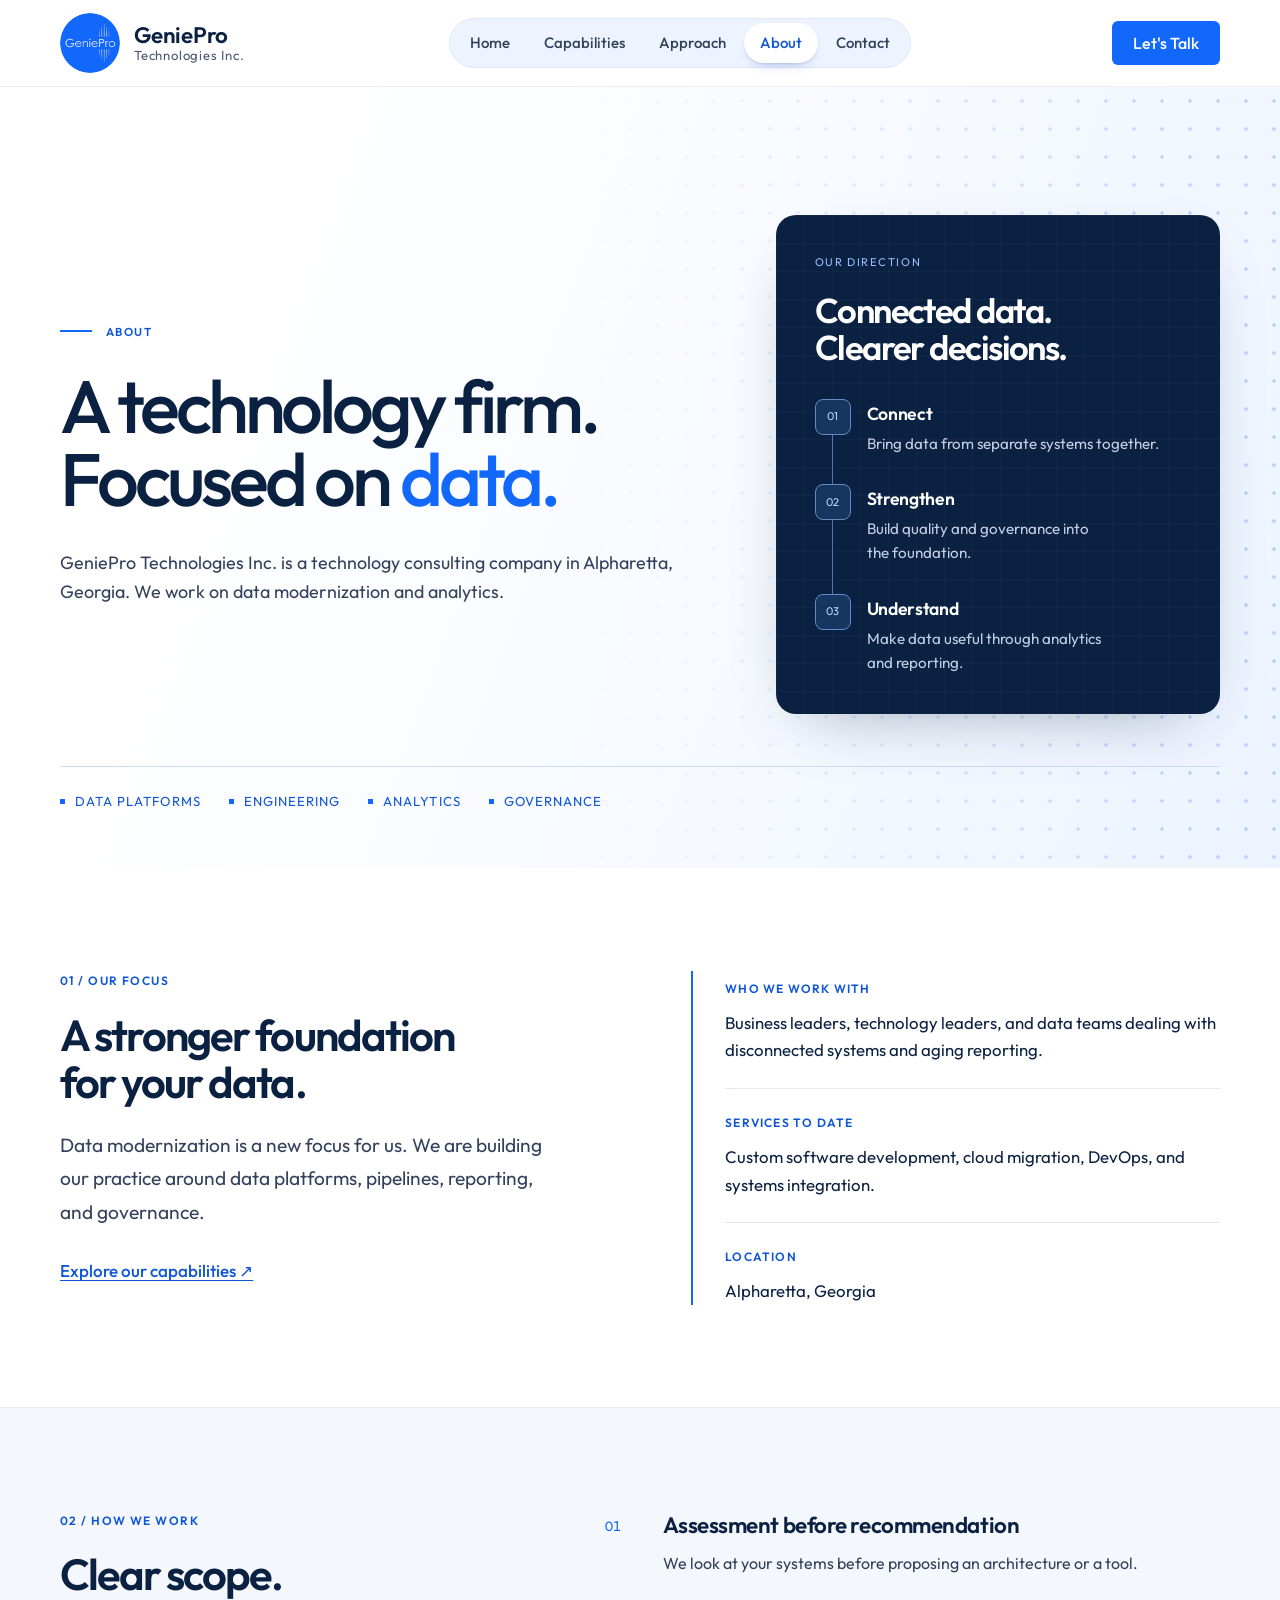
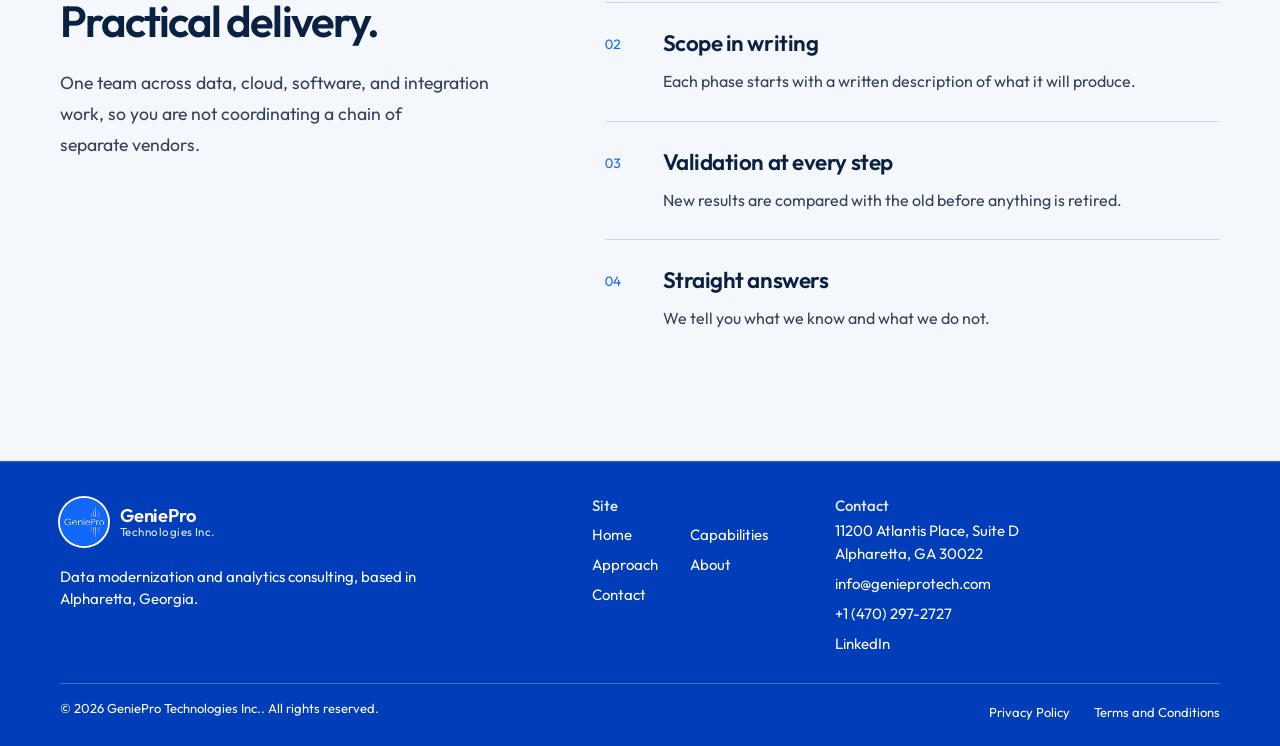
==== commit 6a5e61e4: "Use data pipeline diagram for home hero and refresh About page Co-Authored-By: Claude Opus 5.5 <nore" ====
--- a/about.html
+++ b/about.html
@@ -8,7 +8,7 @@
   <link rel="icon" type="image/png" href="assets/img/geniepro-logo.png">
   <link rel="preload" href="assets/fonts/outfit-latin-var.woff2" as="font" type="font/woff2" crossorigin>
   <link rel="stylesheet" href="assets/styles.css?v=logo2">
-  <link rel="stylesheet" href="assets/about.css?v=1">
+  <link rel="stylesheet" href="assets/about.css?v=dataflow4">
   <script>document.documentElement.classList.add("js");</script>
 </head>
 <body>
@@ -40,25 +40,31 @@
       <div class="container ab-hero-grid">
         <div class="ab-hero-copy">
           <p class="label">About</p>
-          <h1 id="about-title">A technology firm focused on data.</h1>
+          <h1 id="about-title">A technology firm.<br>Focused on <em>data.</em></h1>
           <p class="lede">GeniePro Technologies Inc. is a technology consulting company in Alpharetta, Georgia. We work on data modernization and analytics.</p>
         </div>
-        <figure class="ab-hero-photo">
-          <img src="assets/img/collaboration.jpg" width="1400" height="933" decoding="async" alt="A team working together around laptops at a shared table.">
-        </figure>
+        <aside class="ab-data-panel" aria-labelledby="data-panel-title">
+          <p class="ab-panel-label">Our direction</p>
+          <h2 id="data-panel-title">Connected data.<br>Clearer decisions.</h2>
+          <ol class="ab-data-flow">
+            <li><span class="ab-flow-number" aria-hidden="true">01</span><div><h3>Connect</h3><p>Bring data from separate systems together.</p></div></li>
+            <li><span class="ab-flow-number" aria-hidden="true">02</span><div><h3>Strengthen</h3><p>Build quality and governance into the foundation.</p></div></li>
+            <li><span class="ab-flow-number" aria-hidden="true">03</span><div><h3>Understand</h3><p>Make data useful through analytics and reporting.</p></div></li>
+          </ol>
+        </aside>
+        <div class="ab-tags" aria-label="Areas of focus"><span>Data platforms</span><span>Engineering</span><span>Analytics</span><span>Governance</span></div>
       </div>
     </section>
 
     <section class="ab-focus" aria-labelledby="focus-title">
       <div class="container ab-focus-grid">
         <div class="ab-focus-copy">
-          <h2 id="focus-title">Our focus</h2>
+          <p class="ab-section-label">01 / Our focus</p>
+          <h2 id="focus-title">A stronger foundation<br>for your data.</h2>
           <p class="ab-statement">Data modernization is a new focus for us. We are building our practice around data platforms, pipelines, reporting, and governance.</p>
-          <figure class="ab-focus-photo">
-            <img src="assets/img/workshop.jpg" width="1200" height="675" loading="lazy" decoding="async" alt="People comparing printed charts and a tablet during a report review.">
-          </figure>
+          <a href="services.html">Explore our capabilities <span aria-hidden="true">↗</span></a>
         </div>
-        <dl class="ab-facts ab-card">
+        <dl class="ab-facts">
           <div><dt>Who we work with</dt><dd>Business leaders, technology leaders, and data teams dealing with disconnected systems and aging reporting.</dd></div>
           <div><dt>Services to date</dt><dd>Custom software development, cloud migration, DevOps, and systems integration.</dd></div>
           <div><dt>Location</dt><dd>Alpharetta, Georgia</dd></div>
@@ -70,15 +76,16 @@
       <div class="container">
         <div class="ab-work-head">
           <div>
-            <h2 id="expect-title">How we work.</h2>
+            <p class="ab-section-label">02 / How we work</p>
+            <h2 id="expect-title">Clear scope.<br>Practical delivery.</h2>
           </div>
           <p class="lede">One team across data, cloud, software, and integration work, so you are not coordinating a chain of separate vendors.</p>
         </div>
         <ol class="ab-principles">
-          <li class="ab-card"><span aria-hidden="true">01</span><h3>Assessment before recommendation</h3><p>We look at your systems before proposing an architecture or a tool.</p></li>
-          <li class="ab-card"><span aria-hidden="true">02</span><h3>Scope in writing</h3><p>Each phase starts with a written description of what it will produce.</p></li>
-          <li class="ab-card"><span aria-hidden="true">03</span><h3>Validation at every step</h3><p>New results are compared with the old before anything is retired.</p></li>
-          <li class="ab-card"><span aria-hidden="true">04</span><h3>Straight answers</h3><p>We tell you what we know and what we do not.</p></li>
+          <li><span aria-hidden="true">01</span><h3>Assessment before recommendation</h3><p>We look at your systems before proposing an architecture or a tool.</p></li>
+          <li><span aria-hidden="true">02</span><h3>Scope in writing</h3><p>Each phase starts with a written description of what it will produce.</p></li>
+          <li><span aria-hidden="true">03</span><h3>Validation at every step</h3><p>New results are compared with the old before anything is retired.</p></li>
+          <li><span aria-hidden="true">04</span><h3>Straight answers</h3><p>We tell you what we know and what we do not.</p></li>
         </ol>
       </div>
     </section>
--- a/assets/about.css
+++ b/assets/about.css
@@ -1,93 +1,64 @@
-/* ==================================================================
-   About page: one continuous soft-blue canvas with a grid that is
-   strongest at the edges and fades behind the content, white cards
-   with a corner grid that fades out, and photos that blend in.
-   ================================================================== */
-
-.ab-main {
-  position: relative; isolation: isolate; overflow: hidden;
-  background: linear-gradient(170deg, #EDF4FF 0%, #F8FBFF 28%, #FFFFFF 50%, #EEF4FF 78%, #DCE9FF 100%);
-}
-.ab-main::before {
-  content: ""; position: absolute; inset: 0; z-index: -1; pointer-events: none;
-  background:
-    radial-gradient(circle, rgba(18, 104, 251, 0.30) 1.2px, transparent 1.7px) 24px 24px / 48px 48px,
-    linear-gradient(rgba(18, 104, 251, 0.09) 1px, transparent 1px) 0 0 / 48px 48px,
-    linear-gradient(90deg, rgba(18, 104, 251, 0.09) 1px, transparent 1px) 0 0 / 48px 48px;
-  -webkit-mask-image: linear-gradient(90deg, #000 0%, rgba(0, 0, 0, 0.25) 28%, rgba(0, 0, 0, 0.12) 50%, rgba(0, 0, 0, 0.25) 72%, #000 100%);
-  mask-image: linear-gradient(90deg, #000 0%, rgba(0, 0, 0, 0.25) 28%, rgba(0, 0, 0, 0.12) 50%, rgba(0, 0, 0, 0.25) 72%, #000 100%);
+/* About: typography, clear sections, and a restrained data grid. */
+.ab-main { overflow: hidden; background: #fff; }
+.ab-main h2 { font-size: clamp(2rem, 3.4vw, 3.2rem); letter-spacing: -.045em; line-height: 1.08; }
+.ab-hero { position: relative; isolation: isolate; padding-block: clamp(72px, 10vw, 140px) 56px; background: linear-gradient(110deg, #fff 20%, #edf4ff 100%); }
+.ab-hero::before { content: ""; position: absolute; inset: 0; z-index: -1; background: radial-gradient(circle, #1268fb 1.5px, transparent 2px) 0 0 / 28px 28px; opacity: .25; -webkit-mask-image: linear-gradient(90deg, transparent 45%, #000); mask-image: linear-gradient(90deg, transparent 45%, #000); }
+.ab-hero-copy { max-width: 960px; }
+.ab-hero .label { display: flex; gap: 14px; align-items: center; }
+.ab-hero .label::before { content: ""; width: 32px; height: 2px; background: var(--blue); }
+.ab-hero h1 { max-width: 14ch; margin-top: 28px; font-size: clamp(3.25rem, 7.3vw, 6.5rem); line-height: .99; letter-spacing: -.055em; font-weight: 500; }
+.ab-hero h1 em { font-style: normal; color: var(--blue); }
+.ab-hero .lede { margin-top: 32px; max-width: 39em; font-size: clamp(1.1rem, 1.4vw, 1.3rem); line-height: 1.65; }
+.ab-tags { display: flex; flex-wrap: wrap; gap: 12px 28px; margin-top: 56px; padding-top: 24px; border-top: 1px solid #cddcf3; color: var(--blue-ink); font-size: .82rem; letter-spacing: .08em; text-transform: uppercase; }
+.ab-tags span { display: flex; gap: 10px; align-items: center; }
+.ab-tags span::before { content: ""; width: 5px; height: 5px; background: var(--blue); }
+.ab-focus { padding-block: clamp(64px, 8vw, 112px); }
+.ab-focus-grid { display: grid; grid-template-columns: 1fr 1fr; gap: clamp(40px, 8vw, 120px); align-items: start; }
+.ab-section-label { margin-bottom: 20px; color: var(--blue-ink); font-size: .75rem; font-weight: 600; letter-spacing: .12em; text-transform: uppercase; }
+.ab-statement { margin-top: 24px; max-width: 30em; font-size: 1.2rem; line-height: 1.75; }
+.ab-focus-copy > a { display: inline-block; margin-top: 28px; font-weight: 500; }
+.ab-facts { margin: 0; padding: 8px 0 0 32px; border-left: 2px solid var(--blue); }
+.ab-facts div { padding: 24px 0; border-bottom: 1px solid #e1e8f2; }
+.ab-facts div:first-child { padding-top: 0; }
+.ab-facts div:last-child { border-bottom: 0; padding-bottom: 0; }
+.ab-facts dt { font-size: .75rem; font-weight: 600; letter-spacing: .1em; text-transform: uppercase; color: var(--blue-ink); }
+.ab-facts dd { margin: 10px 0 0; font-size: 1.05rem; line-height: 1.65; color: var(--ink); }
+.ab-work { padding-block: clamp(64px, 8vw, 104px); background: #f4f7fc; border-block: 1px solid #e4ebf5; }
+.ab-work > .container { display: grid; grid-template-columns: .85fr 1.15fr; gap: clamp(36px, 7vw, 100px); }
+.ab-work-head .lede { margin-top: 24px; max-width: 28em; line-height: 1.75; font-size: 1.1rem; }
+.ab-principles { list-style: none; padding: 0; margin: 0; }
+.ab-principles li { display: grid; grid-template-columns: 42px 1fr; column-gap: 16px; padding: 26px 0; border-top: 1px solid #cad8eb; }
+.ab-principles li:first-child { padding-top: 0; border-top: 0; }
+.ab-principles span { grid-row: span 2; color: var(--blue); font-size: .85rem; padding-top: 4px; font-variant-numeric: tabular-nums; }
+.ab-principles h3 { font-size: clamp(1.15rem, 1.8vw, 1.4rem); line-height: 1.3; }
+.ab-principles p { margin-top: 10px; font-size: 1rem; line-height: 1.65; }
+@media (max-width: 760px) {
+ .ab-hero { padding-top: 56px; }
+ .ab-hero h1 { font-size: clamp(3rem, 11vw, 4.7rem); }
+ .ab-tags { margin-top: 36px; gap: 16px 24px; font-size: .7rem; }
+ .ab-focus-grid, .ab-work > .container { grid-template-columns: minmax(0, 1fr); gap: 40px; }
+ .ab-facts { padding-left: 24px; }
 }
 
-.ab-main .label { color: var(--blue-ink); }
-.ab-main h2 { font-size: clamp(2rem, 3.4vw, 3rem); letter-spacing: -0.035em; line-height: 1.08; color: var(--ink); }
-.ab-main .lede { color: var(--body); }
-
-/* Shared white card with a corner grid that fades out. */
-.ab-card {
-  position: relative; isolation: isolate;
-  background: #FFFFFF; border: 1px solid rgba(18, 104, 251, 0.14); border-radius: 18px;
-  box-shadow: 0 24px 50px -32px rgba(0, 45, 140, 0.45);
+/* A text and CSS data flow replaces photography in the opening. */
+.ab-hero-grid { display: grid; grid-template-columns: minmax(0, 1.25fr) minmax(0, .85fr); gap: 40px 64px; align-items: center; }
+.ab-hero h1 { font-size: clamp(3rem, 5.8vw, 5rem); }
+.ab-tags { grid-column: 1 / -1; margin-top: 12px; }
+.ab-data-panel { position: relative; overflow: hidden; padding: clamp(24px, 3vw, 40px); border-radius: 20px; background: #0b2142; color: #d6e5ff; box-shadow: 0 24px 64px -32px #0b214266; }
+.ab-data-panel::before { content: ""; position: absolute; inset: 0; pointer-events: none; background: linear-gradient(#ffffff07 1px, transparent 1px) 0 0 / 28px 28px, linear-gradient(90deg, #ffffff07 1px, transparent 1px) 0 0 / 28px 28px; }
+.ab-panel-label { position: relative; color: #99bfff; font-size: .7rem; letter-spacing: .14em; text-transform: uppercase; margin-bottom: 20px; }
+.ab-data-panel h2 { position: relative; color: #fff; font-size: clamp(1.8rem, 2.7vw, 2.5rem); }
+.ab-data-flow { position: relative; list-style: none; padding: 0; margin: 32px 0 0; }
+.ab-data-flow li { position: relative; display: grid; grid-template-columns: 36px 1fr; gap: 16px; padding-bottom: 28px; }
+.ab-data-flow li:last-child { padding-bottom: 0; }
+.ab-data-flow li:not(:last-child)::before { content: ""; position: absolute; top: 36px; bottom: 0; left: 17px; width: 1px; background: #4876b7; }
+.ab-flow-number { position: relative; display: grid; place-items: center; width: 36px; height: 36px; background: #16365f; border: 1px solid #628bc3; border-radius: 8px; color: #bcd5ff; font-size: .7rem; }
+.ab-data-flow h3 { color: #fff; font-size: 1.1rem; margin: 4px 0 8px; }
+.ab-data-flow p { color: #c1cee2; line-height: 1.6; font-size: .95rem; }
+@media (max-width: 900px) {
+ .ab-hero-grid { grid-template-columns: minmax(0, 1fr); gap: 32px; }
+ .ab-hero-copy { max-width: 720px; }
+ .ab-hero h1 { font-size: clamp(3rem, 8vw, 5rem); }
+ .ab-data-panel { max-width: 620px; width: 100%; }
+ .ab-tags { margin-top: 0; }
 }
-.ab-card::before {
-  content: ""; position: absolute; inset: 0; z-index: -1; pointer-events: none; border-radius: inherit;
-  background:
-    linear-gradient(rgba(18, 104, 251, 0.16) 1px, transparent 1px) 0 0 / 24px 24px,
-    linear-gradient(90deg, rgba(18, 104, 251, 0.16) 1px, transparent 1px) 0 0 / 24px 24px;
-  -webkit-mask-image: radial-gradient(ellipse 70% 75% at 100% 0%, #000 0%, rgba(0, 0, 0, 0.45) 40%, transparent 78%);
-  mask-image: radial-gradient(ellipse 70% 75% at 100% 0%, #000 0%, rgba(0, 0, 0, 0.45) 40%, transparent 78%);
-}
-
-/* ---------- Opening ---------- */
-.ab-hero { padding-block: clamp(48px, 7vw, 96px) clamp(32px, 4vw, 56px); }
-.ab-hero-grid { display: grid; grid-template-columns: minmax(0, 1fr) minmax(0, 1fr); gap: clamp(32px, 5vw, 72px); align-items: center; }
-.ab-hero h1 { margin-top: 16px; font-size: clamp(2.6rem, 5vw, 4.4rem); line-height: 1.02; letter-spacing: -0.05em; font-weight: 600; color: var(--ink); }
-.ab-hero .lede { margin-top: 22px; max-width: 32em; font-size: clamp(1.05rem, 0.4vw + 0.95rem, 1.2rem); line-height: 1.6; }
-.ab-hero-photo { margin: 0; position: relative; }
-.ab-hero-photo img {
-  display: block; width: 100%; height: clamp(300px, 34vw, 440px); object-fit: cover; object-position: 55% 45%;
-  border-radius: 28px;
-  -webkit-mask-image: linear-gradient(90deg, transparent 0%, rgba(0, 0, 0, 0.7) 12%, #000 26%);
-  mask-image: linear-gradient(90deg, transparent 0%, rgba(0, 0, 0, 0.7) 12%, #000 26%);
-}
-
-/* ---------- Our focus ---------- */
-.ab-focus { padding-block: clamp(40px, 5vw, 72px); }
-.ab-focus-grid { display: grid; grid-template-columns: minmax(0, 1.1fr) minmax(0, 1fr); gap: clamp(28px, 4vw, 56px); align-items: start; }
-.ab-statement { margin-top: 18px; max-width: 30em; font-size: clamp(1.15rem, 0.6vw + 1rem, 1.4rem); line-height: 1.5; color: var(--ink); }
-.ab-focus-photo { margin: 28px 0 0; }
-.ab-focus-photo img { display: block; width: 100%; height: clamp(220px, 22vw, 300px); object-fit: cover; border-radius: 20px; box-shadow: 0 24px 50px -32px rgba(0, 45, 140, 0.5); }
-
-.ab-facts { margin: 0; padding: clamp(24px, 3vw, 36px); }
-.ab-facts div { padding: 18px 0; border-bottom: 1px solid rgba(18, 104, 251, 0.14); }
-.ab-facts div:first-child { padding-top: 0; }
-.ab-facts div:last-child { padding-bottom: 0; border-bottom: 0; }
-.ab-facts dt { font-size: 0.75rem; font-weight: 600; letter-spacing: 0.12em; text-transform: uppercase; color: var(--blue-ink); }
-.ab-facts dd { margin: 8px 0 0; font-size: 1.0625rem; line-height: 1.55; color: var(--ink); }
-
-/* ---------- How we work ---------- */
-.ab-work { padding-block: clamp(40px, 5vw, 72px) clamp(64px, 8vw, 112px); }
-.ab-work-head { display: grid; grid-template-columns: minmax(0, 1fr) minmax(0, 1fr); gap: 24px 48px; align-items: end; padding-top: 36px; border-top: 1px solid rgba(18, 104, 251, 0.16); margin-bottom: 32px; }
-.ab-work-head .lede { max-width: 30em; font-size: 1.05rem; line-height: 1.6; }
-.ab-principles { list-style: none; margin: 0; padding: 0; display: grid; grid-template-columns: repeat(4, minmax(0, 1fr)); gap: 16px; }
-.ab-principles li { padding: 24px 22px 28px; transition: border-color 0.2s, box-shadow 0.2s, transform 0.2s; }
-.ab-principles li:hover { border-color: rgba(18, 104, 251, 0.4); box-shadow: 0 18px 36px -22px rgba(18, 104, 251, 0.5); transform: translateY(-2px); }
-.ab-principles span { display: inline-flex; align-items: center; gap: 10px; font-size: 0.75rem; font-weight: 600; letter-spacing: 0.08em; color: var(--blue-ink); }
-.ab-principles span::before { content: ""; width: 28px; height: 3px; border-radius: 2px; background: var(--blue); }
-.ab-principles h3 { margin: 18px 0 0; font-size: 1.15rem; line-height: 1.3; font-weight: 600; color: var(--ink); }
-.ab-principles p { margin: 10px 0 0; font-size: 0.95rem; line-height: 1.6; color: var(--body); }
-
-@media (prefers-reduced-motion: reduce) { .ab-principles li { transition: none; } .ab-principles li:hover { transform: none; } }
-
-/* ---------- Responsive ---------- */
-@media (max-width: 1000px) {
-  .ab-principles { grid-template-columns: repeat(2, minmax(0, 1fr)); }
-}
-@media (max-width: 760px) {
-  .ab-hero-grid, .ab-focus-grid, .ab-work-head { grid-template-columns: 1fr; }
-  .ab-hero-photo img { height: 240px; border-radius: 20px;
-    -webkit-mask-image: linear-gradient(180deg, transparent 0%, #000 22%); mask-image: linear-gradient(180deg, transparent 0%, #000 22%); }
-  .ab-main::before { opacity: 0.6; }
-}
-@media (max-width: 560px) {
-  .ab-principles { grid-template-columns: 1fr; }
-}
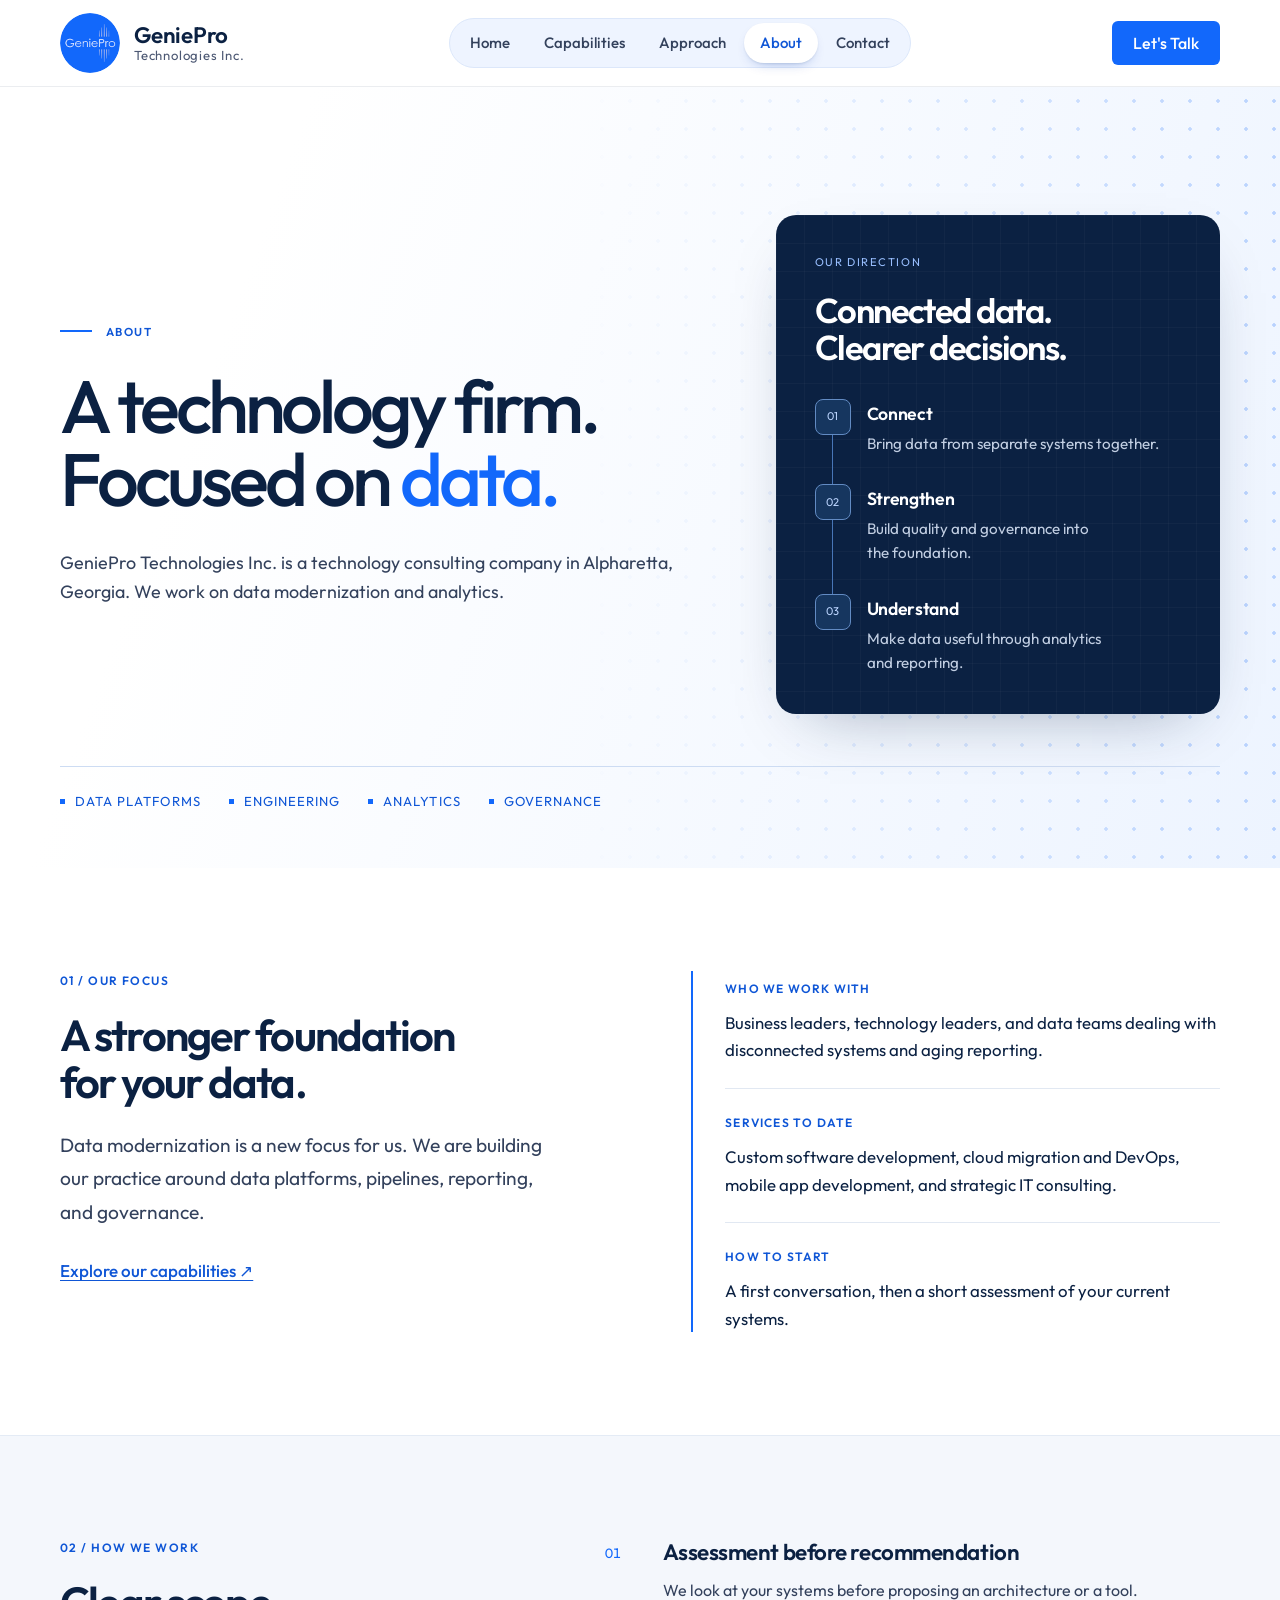
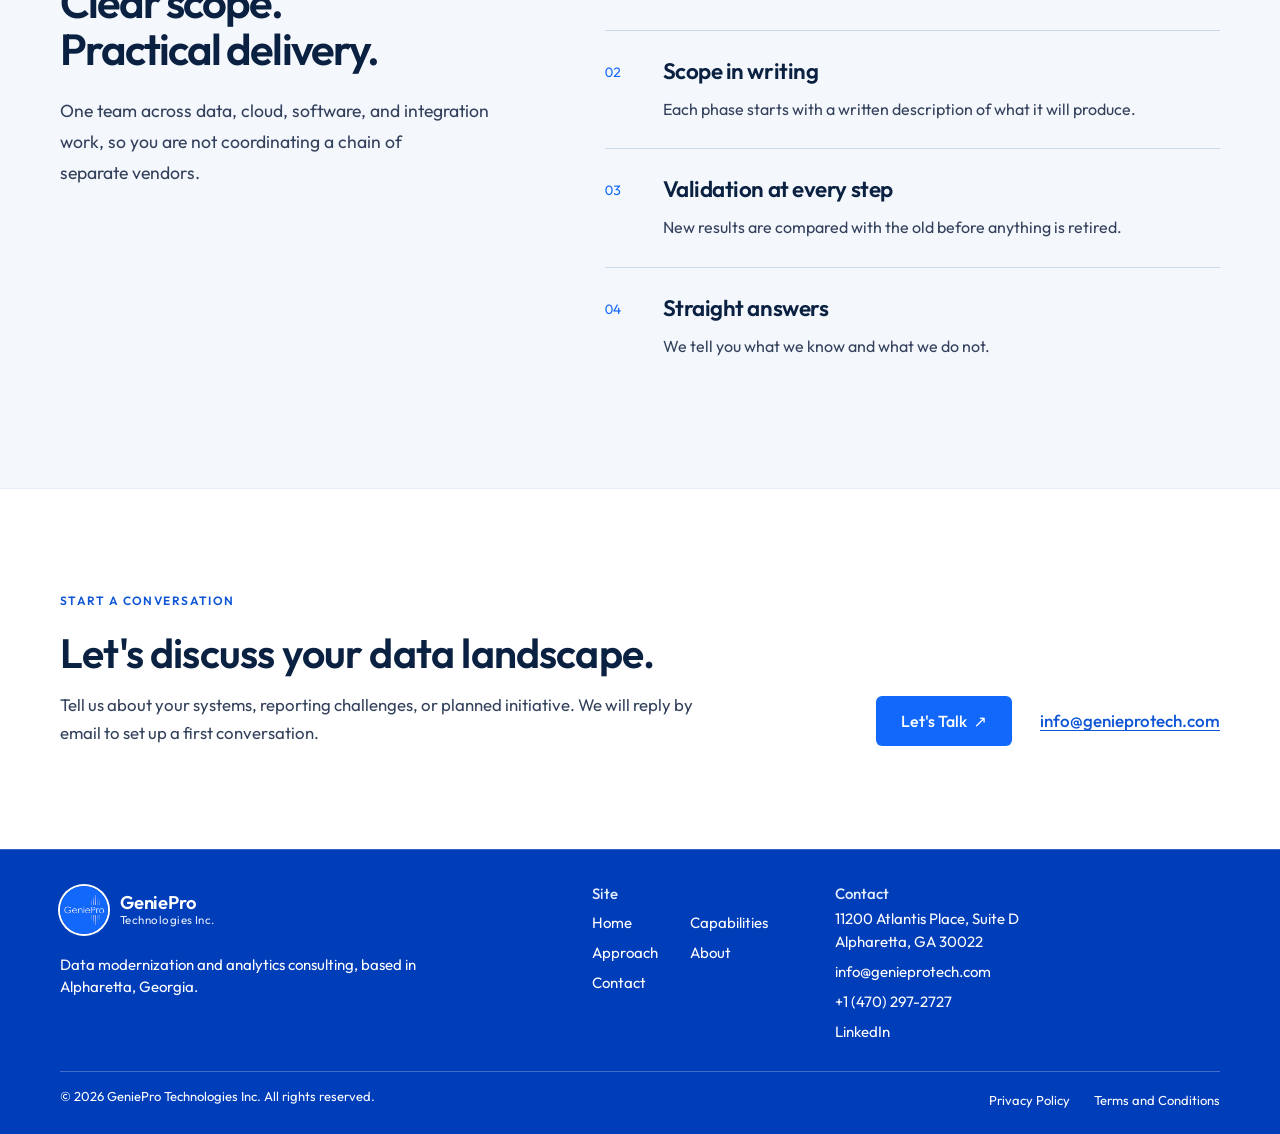
==== commit c9ca1de4: "About page fixes and restore Privacy Policy and Terms pages - Fix double period in footer copyright " ====
--- a/about.html
+++ b/about.html
@@ -8,7 +8,7 @@
   <link rel="icon" type="image/png" href="assets/img/geniepro-logo.png">
   <link rel="preload" href="assets/fonts/outfit-latin-var.woff2" as="font" type="font/woff2" crossorigin>
   <link rel="stylesheet" href="assets/styles.css?v=logo2">
-  <link rel="stylesheet" href="assets/about.css?v=dataflow4">
+  <link rel="stylesheet" href="assets/about.css?v=cta1">
   <script>document.documentElement.classList.add("js");</script>
 </head>
 <body>
@@ -66,8 +66,8 @@
         </div>
         <dl class="ab-facts">
           <div><dt>Who we work with</dt><dd>Business leaders, technology leaders, and data teams dealing with disconnected systems and aging reporting.</dd></div>
-          <div><dt>Services to date</dt><dd>Custom software development, cloud migration, DevOps, and systems integration.</dd></div>
-          <div><dt>Location</dt><dd>Alpharetta, Georgia</dd></div>
+          <div><dt>Services to date</dt><dd>Custom software development, cloud migration and DevOps, mobile app development, and strategic IT consulting.</dd></div>
+          <div><dt>How to start</dt><dd>A first conversation, then a short assessment of your current systems.</dd></div>
         </dl>
       </div>
     </section>
@@ -87,6 +87,20 @@
           <li><span aria-hidden="true">03</span><h3>Validation at every step</h3><p>New results are compared with the old before anything is retired.</p></li>
           <li><span aria-hidden="true">04</span><h3>Straight answers</h3><p>We tell you what we know and what we do not.</p></li>
         </ol>
+      </div>
+    </section>
+
+    <section class="ab-cta" aria-labelledby="cta-title">
+      <div class="container ab-cta-inner">
+        <div>
+          <p class="ab-section-label">Start a conversation</p>
+          <h2 id="cta-title">Let's discuss your data landscape.</h2>
+          <p>Tell us about your systems, reporting challenges, or planned initiative. We will reply by email to set up a first conversation.</p>
+        </div>
+        <div class="ab-cta-actions">
+          <a class="btn btn-primary" href="contact.html#inquiry">Let's Talk <span aria-hidden="true">&#8599;</span></a>
+          <a href="mailto:info@genieprotech.com">info@genieprotech.com</a>
+        </div>
       </div>
     </section>
 
@@ -123,10 +137,10 @@
         </div>
       </div>
       <div class="footer-base">
-        <p>&copy; 2026 GeniePro Technologies Inc.. All rights reserved.</p>
+        <p>&copy; 2026 GeniePro Technologies Inc. All rights reserved.</p>
         <ul>
-          <li><a href="https://genieprotech.com/privacy-policy/">Privacy Policy</a></li>
-          <li><a href="https://genieprotech.com/terms-and-conditions/">Terms and Conditions</a></li>
+          <li><a href="privacy-policy.html">Privacy Policy</a></li>
+          <li><a href="terms-and-conditions.html">Terms and Conditions</a></li>
         </ul>
       </div>
     </div>
--- a/assets/about.css
+++ b/assets/about.css
@@ -62,3 +62,15 @@
  .ab-data-panel { max-width: 620px; width: 100%; }
  .ab-tags { margin-top: 0; }
 }
+
+/* Closing call to action */
+.ab-cta { padding-block: clamp(64px, 8vw, 104px); }
+.ab-cta-inner { display: grid; grid-template-columns: 1fr auto; gap: clamp(32px, 6vw, 96px); align-items: end; }
+.ab-cta h2 { margin: 0; font-size: clamp(2rem, 3.2vw, 2.75rem); line-height: 1.08; letter-spacing: -.02em; color: var(--ink); }
+.ab-cta p:not(.ab-section-label) { margin: 16px 0 0; max-width: 40rem; font-size: 1.05rem; line-height: 1.65; color: var(--body); }
+.ab-cta-actions { display: flex; flex-wrap: wrap; align-items: center; gap: 16px 28px; }
+.ab-cta-actions a:not(.btn) { font-weight: 500; }
+@media (max-width: 760px) {
+  .ab-cta-inner { grid-template-columns: 1fr; align-items: start; }
+}
+.ab-cta .btn span { margin-left: .4em; }
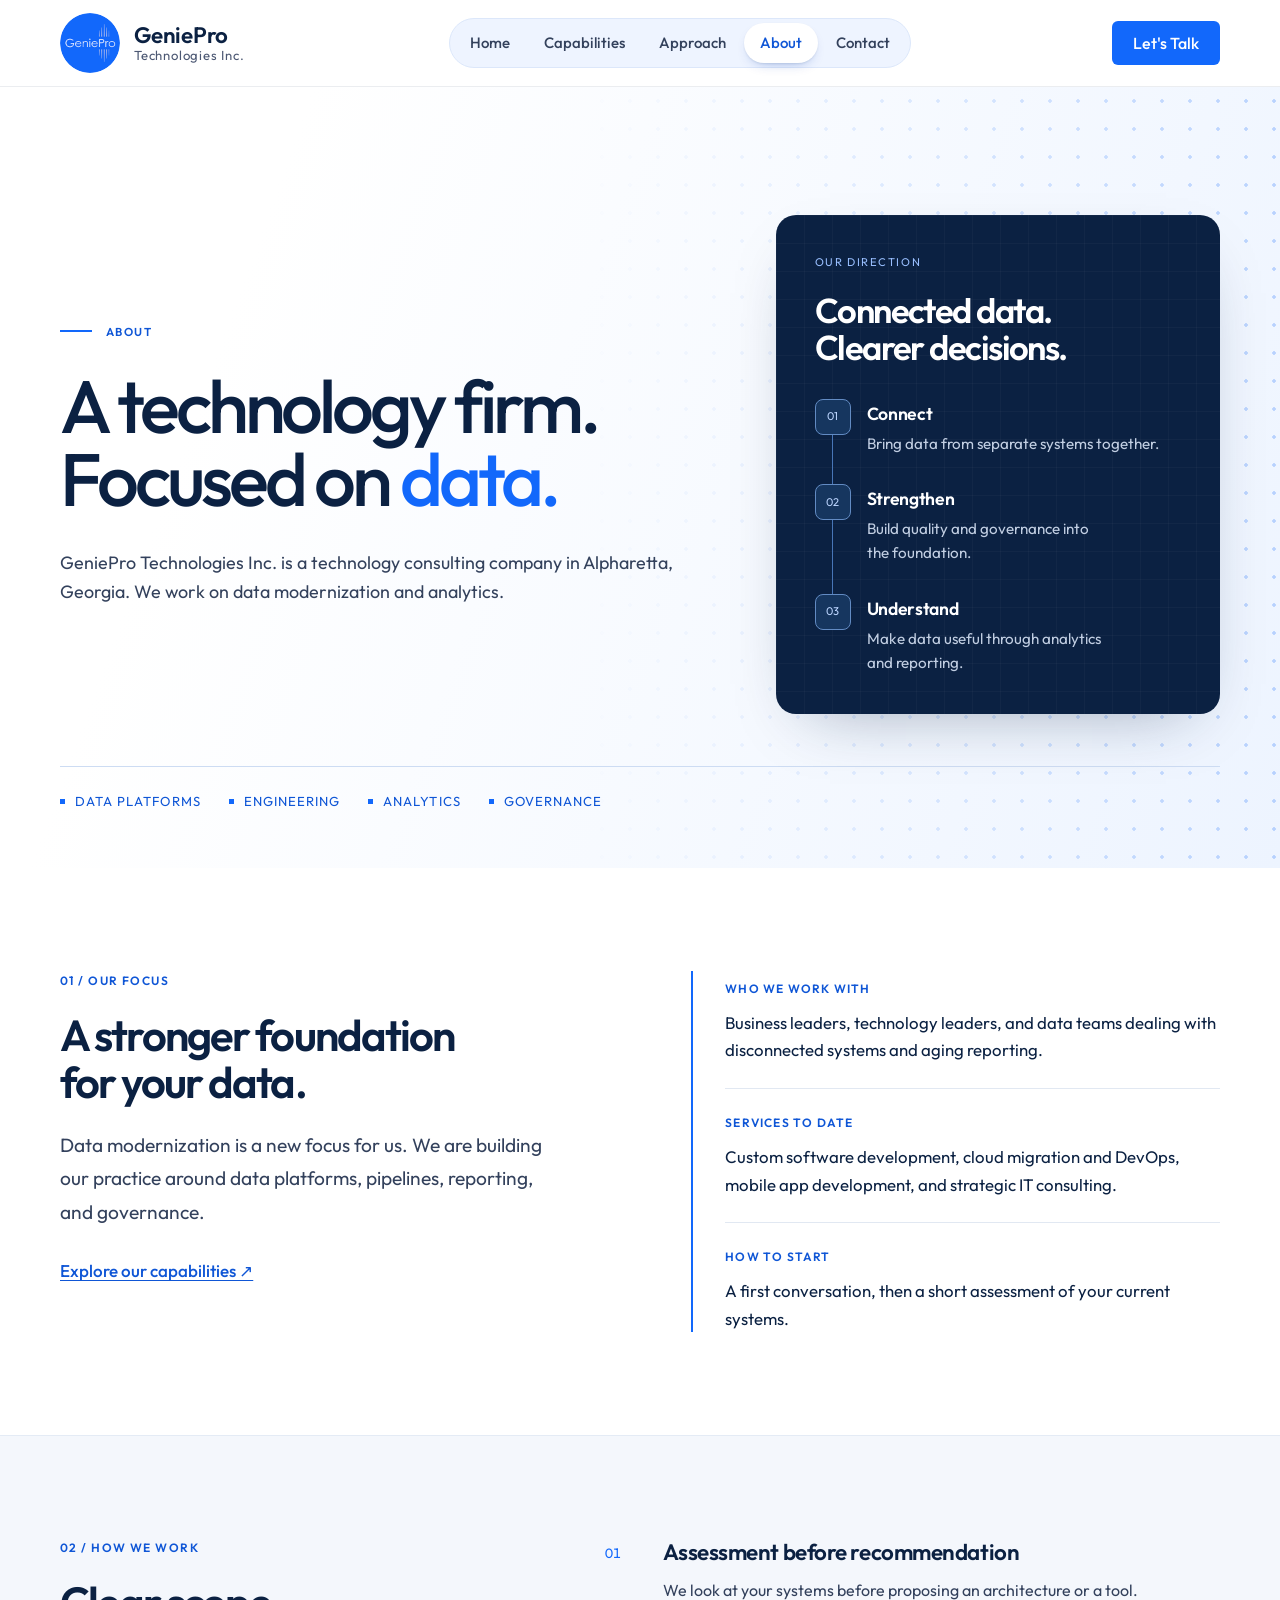
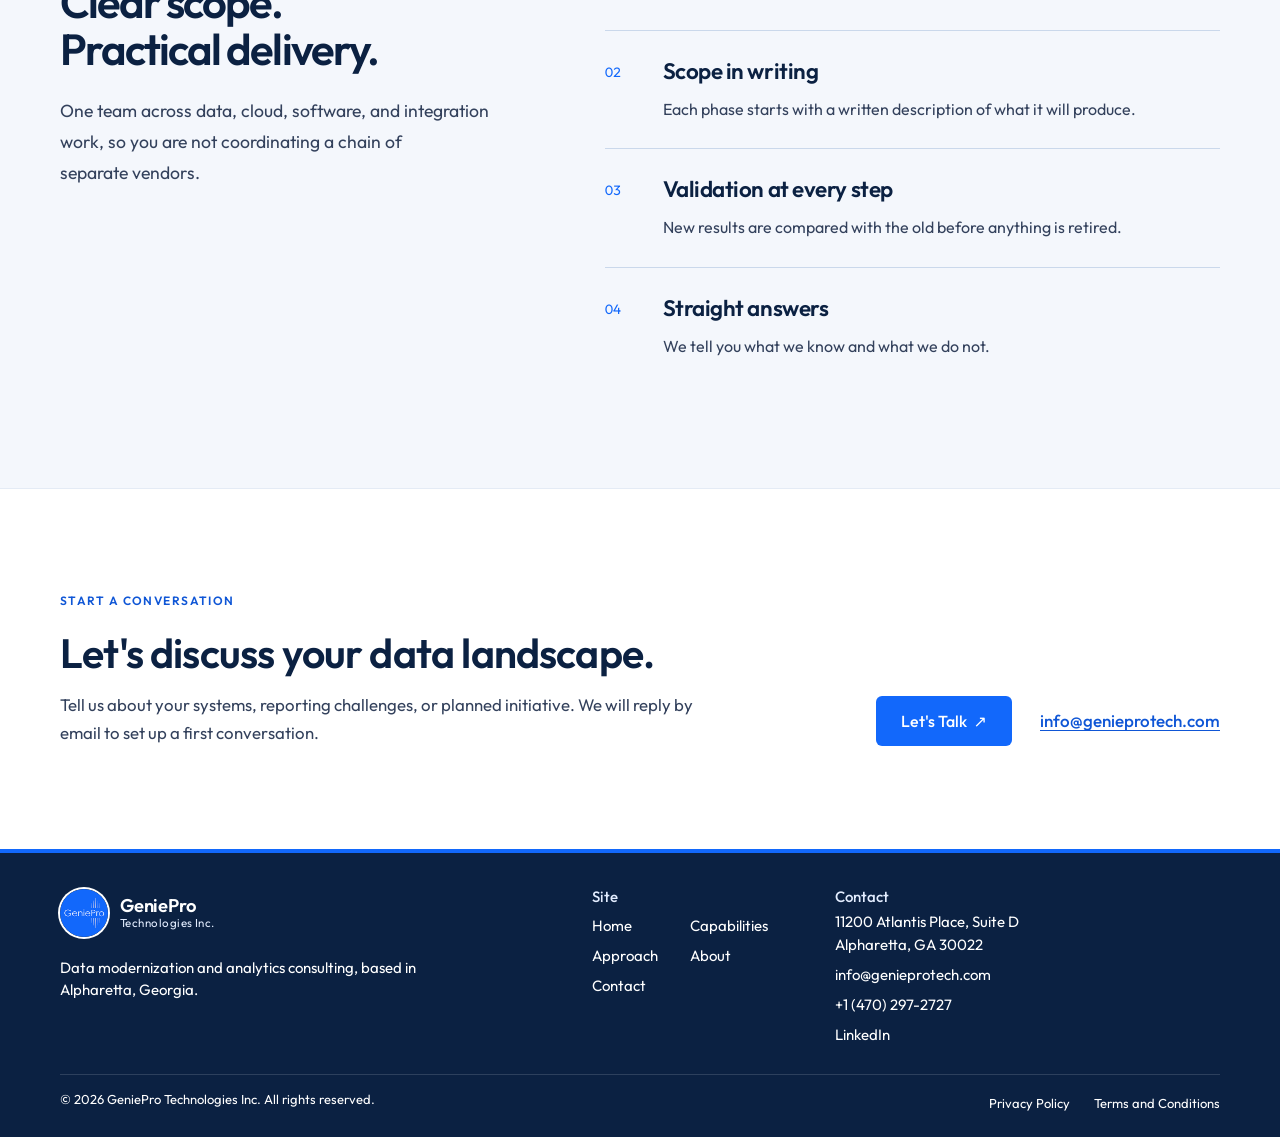
==== commit 83733f31: "Footer: deep navy with blue top edge so it separates from blue sections Co-Authored-By: Claude Opus " ====
--- a/about.html
+++ b/about.html
@@ -5,9 +5,20 @@
   <meta name="viewport" content="width=device-width, initial-scale=1">
   <title>About | GeniePro Technologies Inc.</title>
   <meta name="description" content="GeniePro Technologies Inc. is a technology consulting company in Alpharetta, Georgia, focused on data modernization and analytics.">
+  <link rel="canonical" href="https://www.genieprotech.com/about">
+  <meta property="og:type" content="website">
+  <meta property="og:site_name" content="GeniePro Technologies Inc.">
+  <meta property="og:title" content="About | GeniePro Technologies Inc.">
+  <meta property="og:description" content="GeniePro Technologies Inc. is a technology consulting company in Alpharetta, Georgia, focused on data modernization and analytics.">
+  <meta property="og:url" content="https://www.genieprotech.com/about">
+  <meta property="og:image" content="https://www.genieprotech.com/assets/img/og-image.png">
+  <meta property="og:image:width" content="1200">
+  <meta property="og:image:height" content="630">
+  <meta property="og:image:alt" content="GeniePro Technologies Inc. Better data. Clearer decisions.">
+  <meta name="twitter:card" content="summary_large_image">
   <link rel="icon" type="image/png" href="assets/img/geniepro-logo.png">
   <link rel="preload" href="assets/fonts/outfit-latin-var.woff2" as="font" type="font/woff2" crossorigin>
-  <link rel="stylesheet" href="assets/styles.css?v=logo2">
+  <link rel="stylesheet" href="assets/styles.css?v=footer1">
   <link rel="stylesheet" href="assets/about.css?v=cta1">
   <script>document.documentElement.classList.add("js");</script>
 </head>
--- a/assets/styles.css
+++ b/assets/styles.css
@@ -692,3 +692,22 @@
   .site-header .brand img { width: 50px; height: 50px; }
   .site-header .brand-name { font-size: 1.25rem; }
 }
+
+/* Contact: map under the contact details, in the first block. */
+.contact-map { position: relative; height: 260px; margin-top: 28px; border-radius: 16px; overflow: hidden; background: var(--gray); border: 1px solid var(--line); box-shadow: 0 20px 40px -26px rgba(0, 45, 140, 0.4); }
+.contact-map iframe { position: absolute; inset: 0; width: 100%; height: 100%; border: 0; }
+.facts .directions { display: inline-block; margin-top: 6px; font-weight: 500; }
+.facts .directions span { margin-left: .25em; }
+@media (max-width: 760px) { .contact-map { height: 220px; border-radius: 12px; } }
+
+/* Contact: form card spans the full height of the left column (label to map bottom). */
+@media (min-width: 1001px) {
+  .contact-grid { align-items: stretch; }
+  .contact-grid .inquiry { display: flex; flex-direction: column; margin-top: 20px; }
+  .contact-grid .inquiry .field:has(textarea) { flex: 1; display: flex; flex-direction: column; }
+  .contact-grid .inquiry .field textarea { flex: 1; resize: none; }
+}
+
+/* Footer: deep navy so it separates clearly from blue sections above it. */
+.site-footer { background: #0B2142; border-top: 4px solid var(--blue); }
+.site-footer .footer-base { border-top-color: rgba(255, 255, 255, 0.14); }
